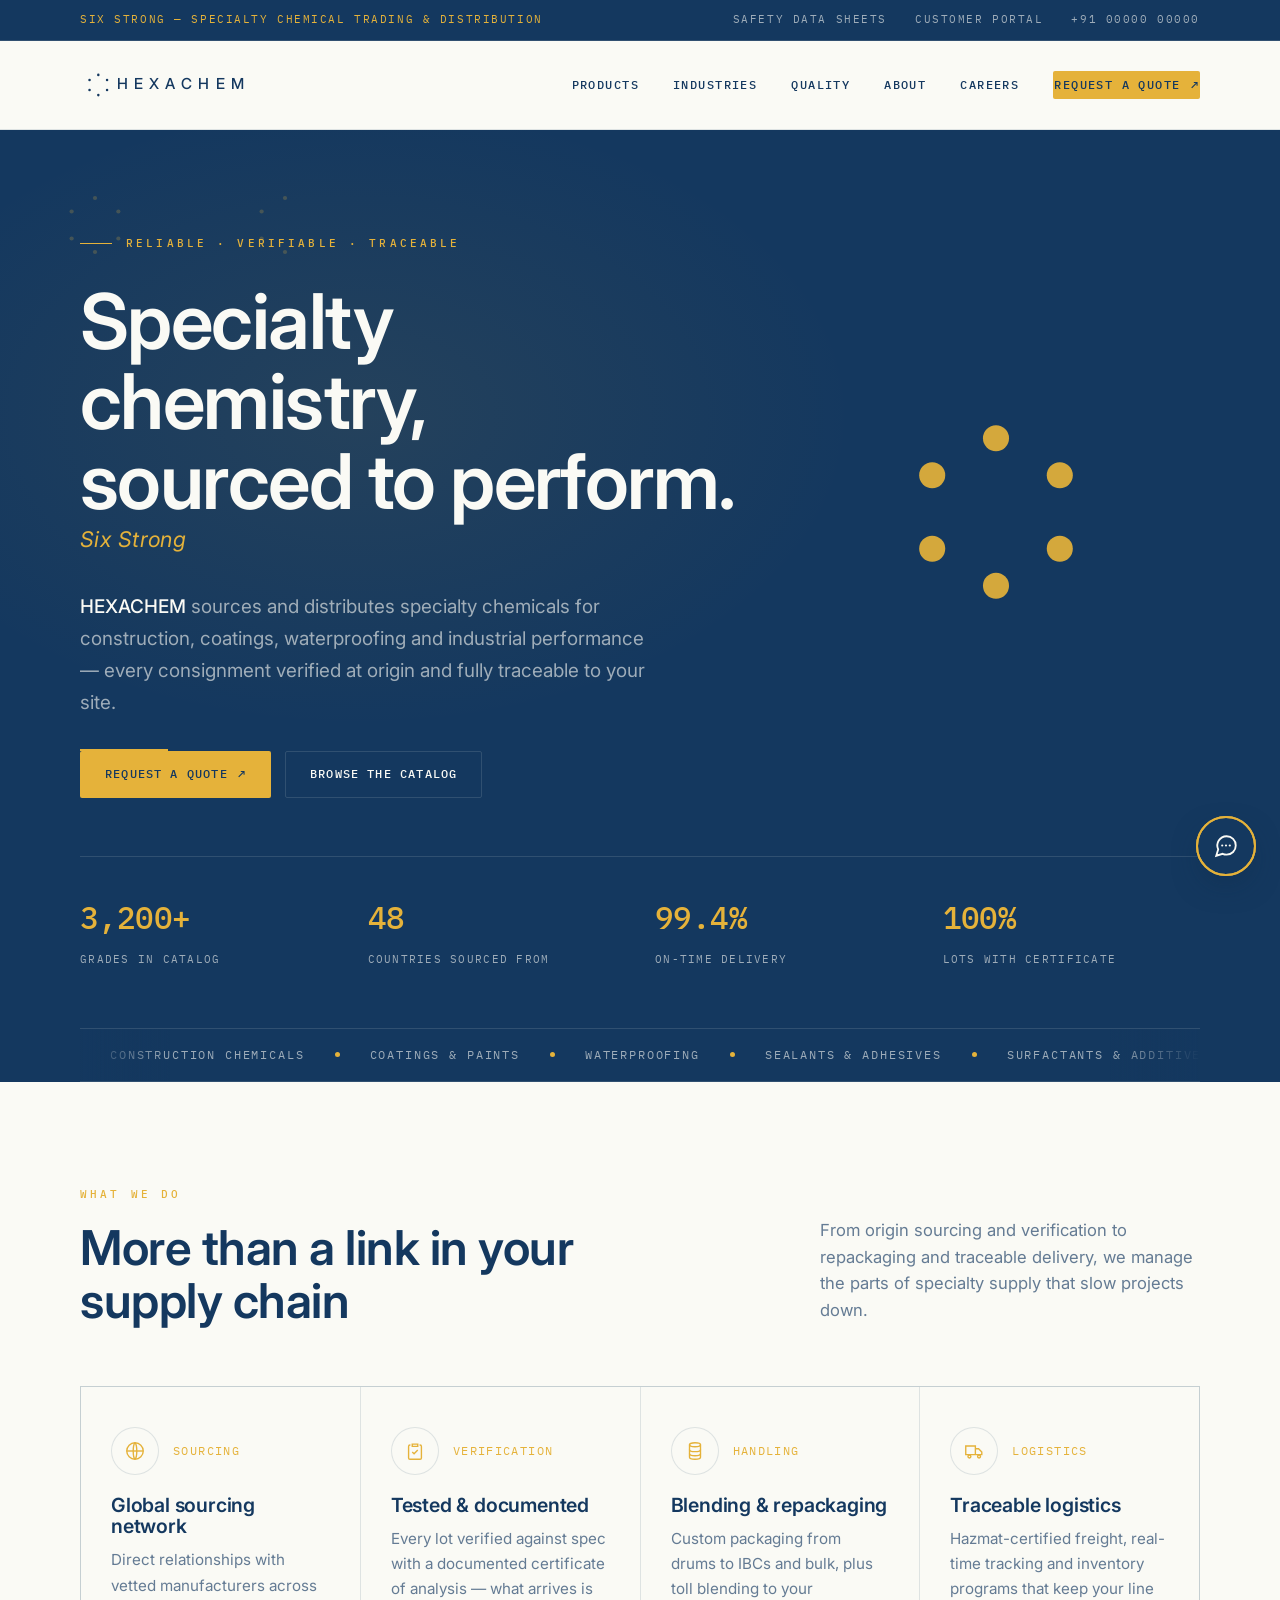
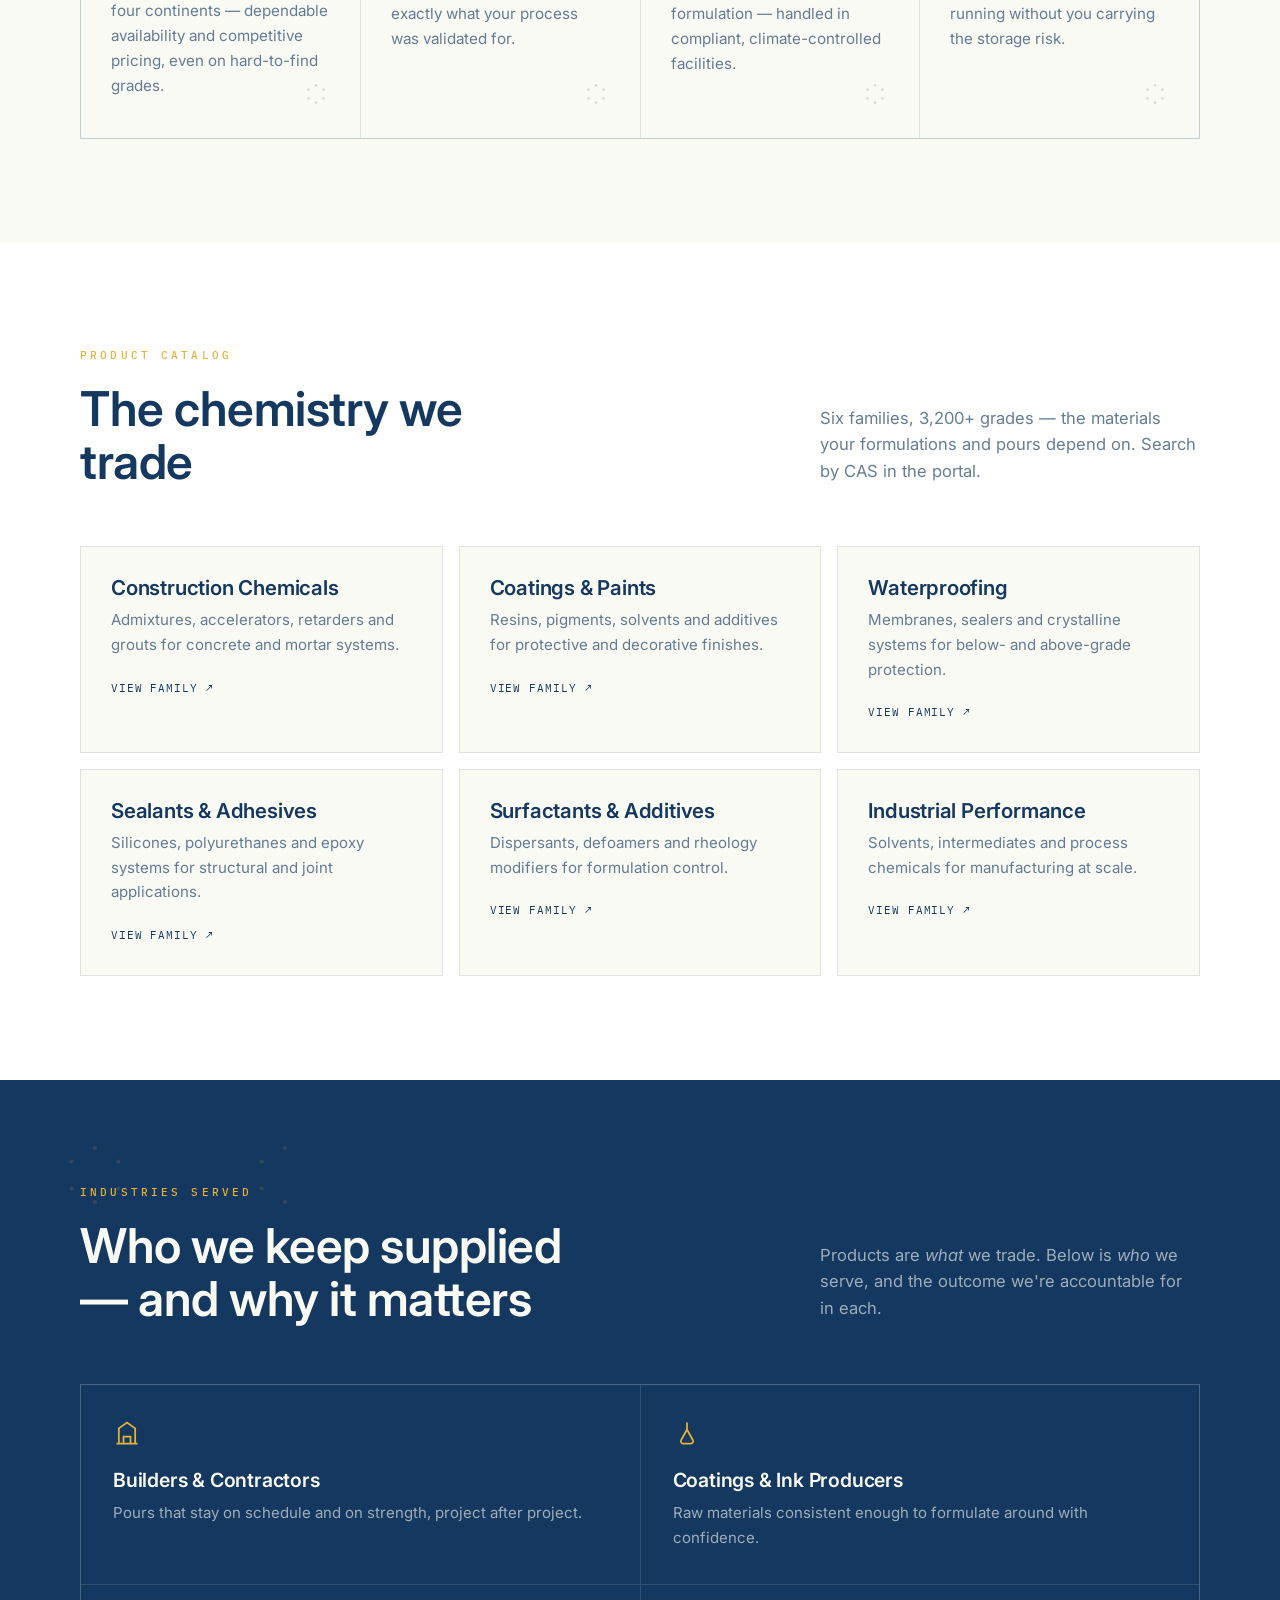
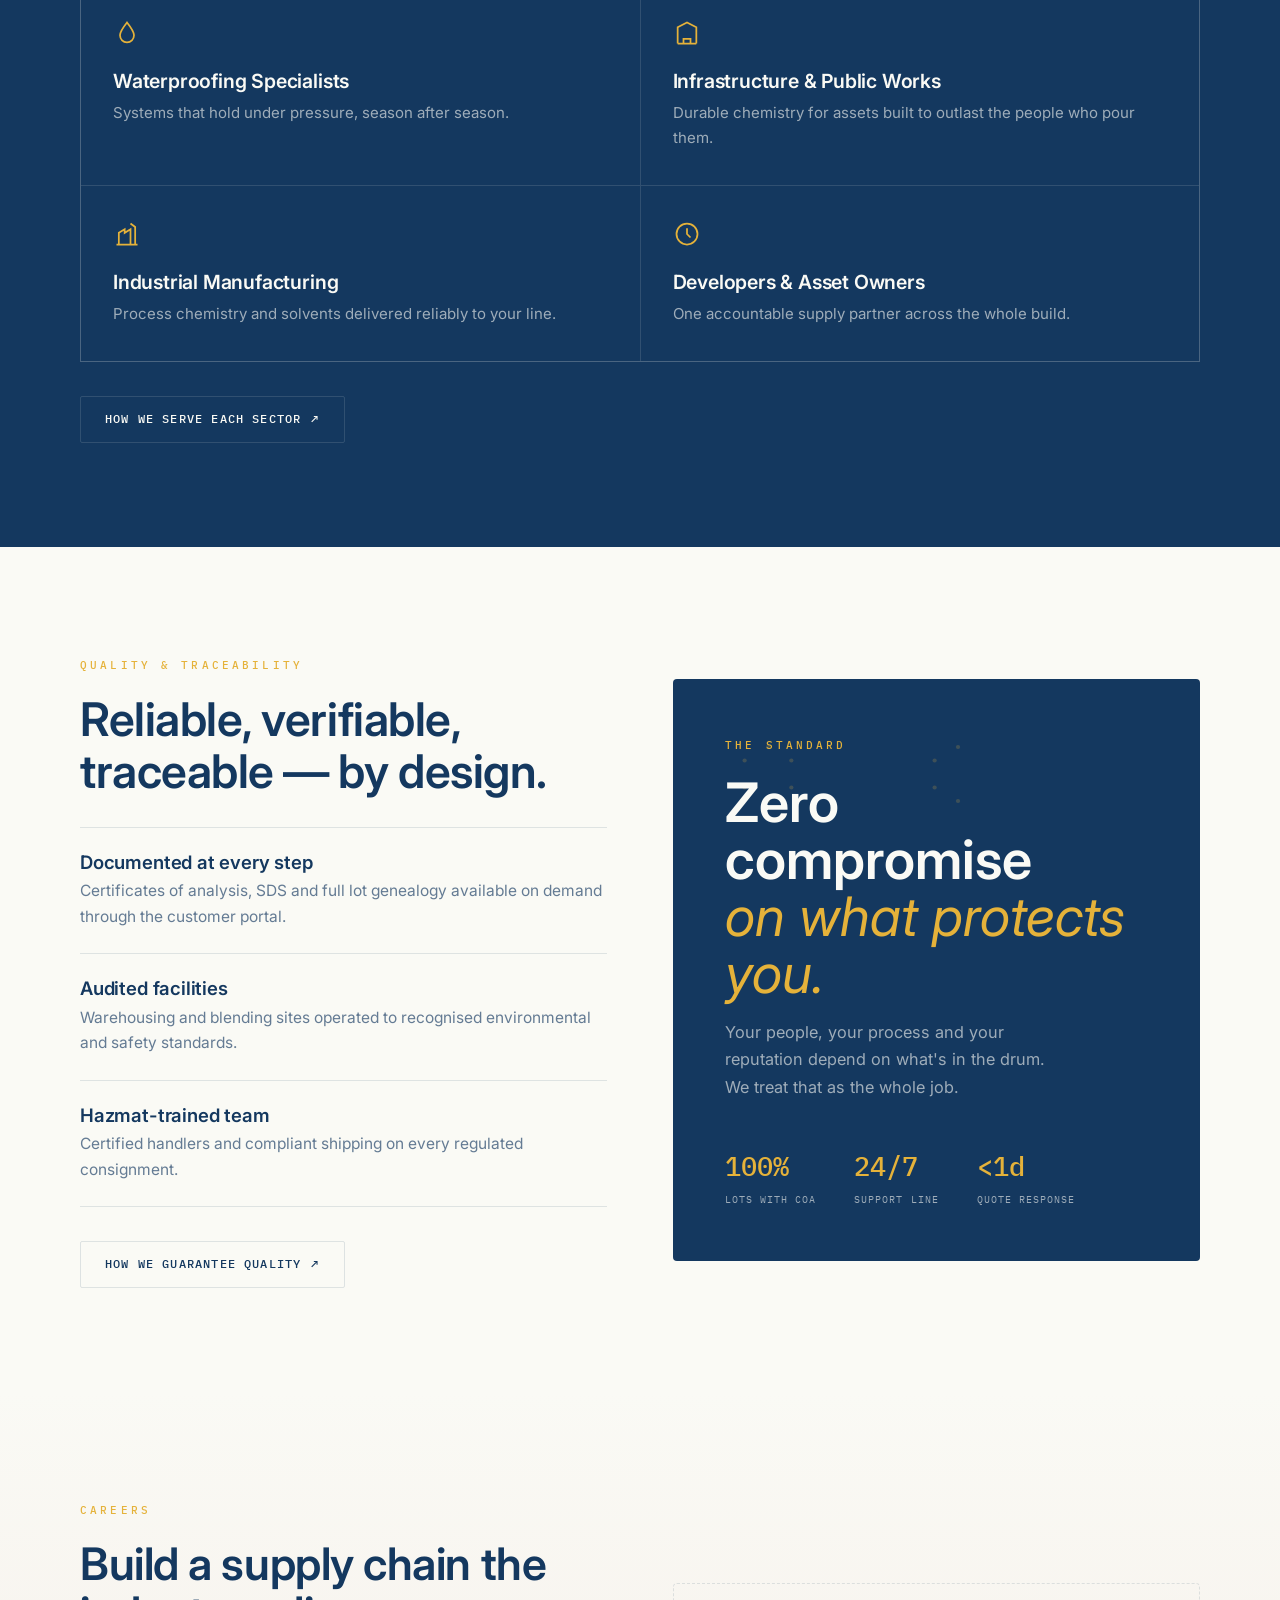
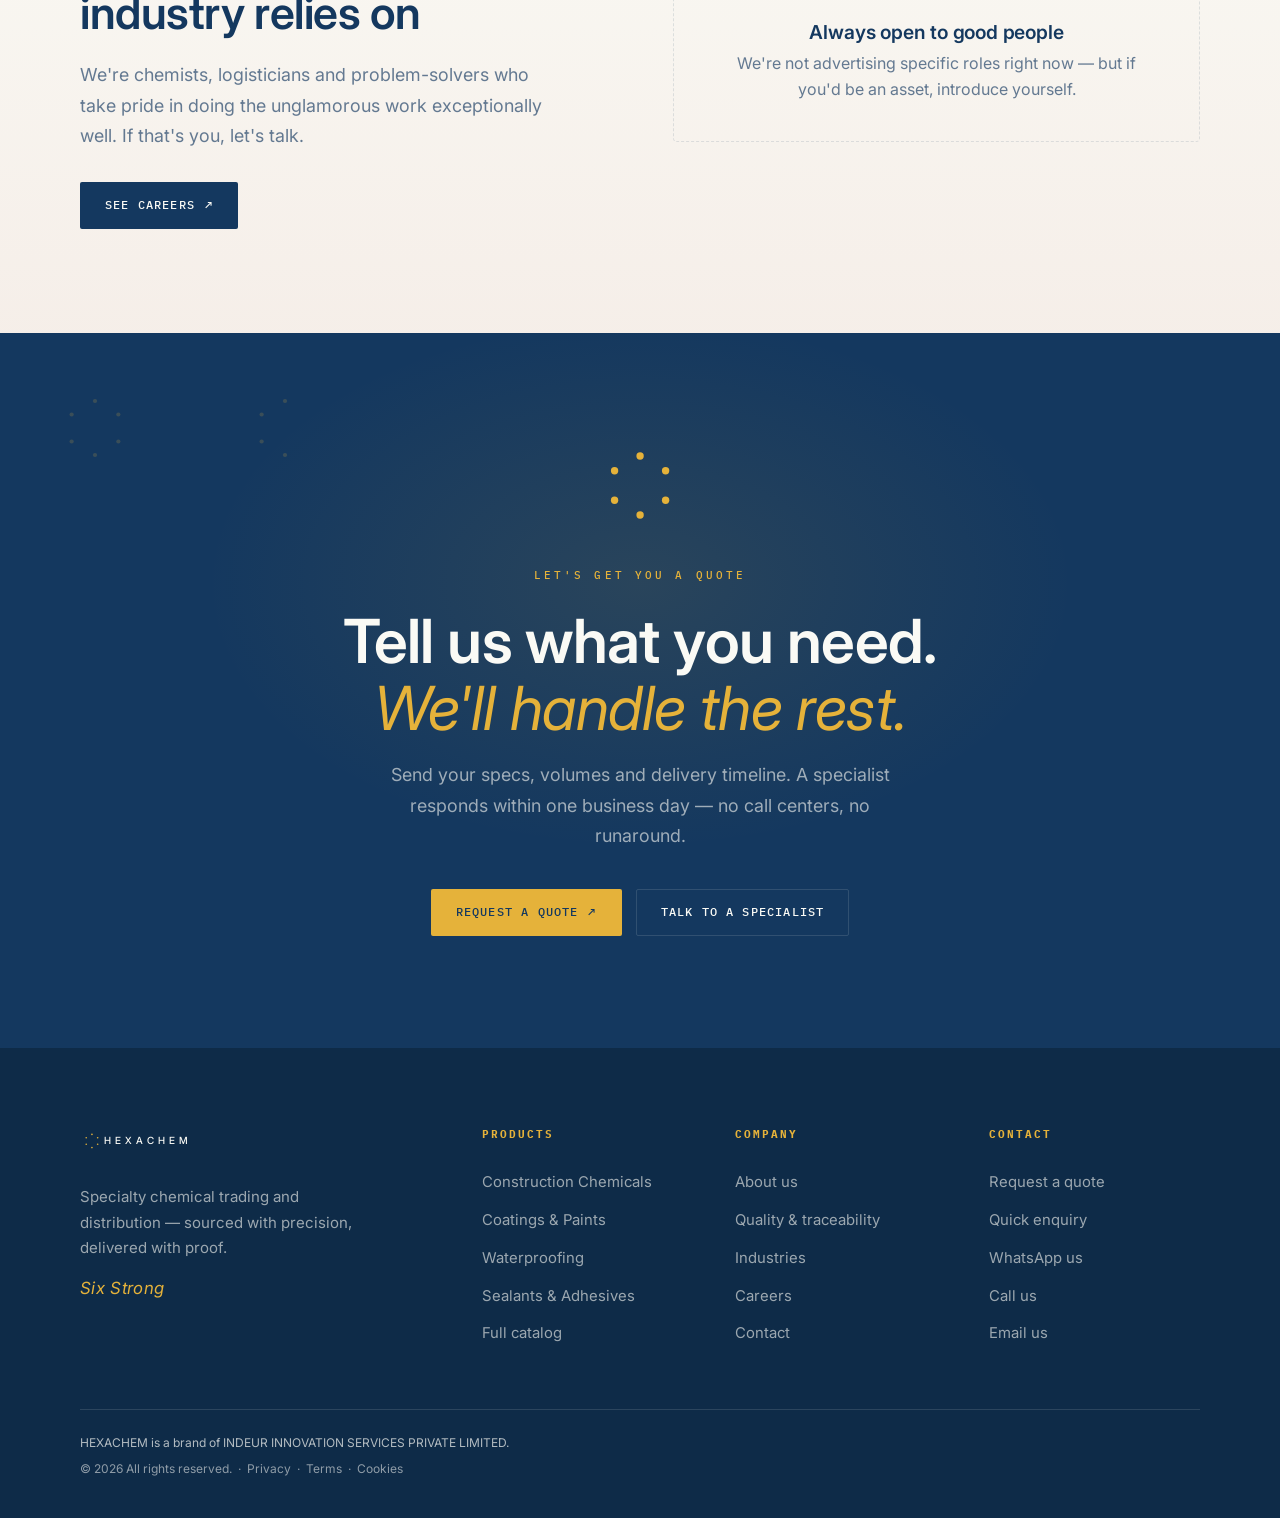
==== index.html @ 93a92f36 "Add files via upload" ====
<!DOCTYPE html>
<html lang="en"><head><meta charset="UTF-8"><meta name="viewport" content="width=device-width, initial-scale=1.0">
<title>HEXACHEM — Specialty Chemical Trading & Distribution</title>
<meta property="og:site_name" content="HEXACHEM">
<meta name="theme-color" content="#14385F">
<link rel="icon" type="image/svg+xml" href="favicon.svg">
<link rel="preconnect" href="https://fonts.googleapis.com"><link rel="preconnect" href="https://fonts.gstatic.com" crossorigin>
<link href="https://fonts.googleapis.com/css2?family=Inter:ital,wght@0,300;0,400;0,500;0,600;0,700;1,400;1,500&family=IBM+Plex+Mono:wght@400;500&display=swap" rel="stylesheet">
<style>
  :root{
    --navy:#14385F; --navy-deep:#0E2B48; --navy-mid:#1B466F;
    --pearl:#FAFAF5; --pearl-2:#F1F0E8;
    --gold:#E5B23A; --cobalt:#2563EB; --rose:#E5C5BC;
    --ink:#14385F; --ink-65:rgba(20,56,95,.65); --ink-45:rgba(20,56,95,.45);
    --line:rgba(20,56,95,.12);
    --pearl-60:rgba(250,250,245,.6); --pearl-38:rgba(250,250,245,.38); --line-d:rgba(250,250,245,.12);
    --sans:'Inter',sans-serif; --mono:'IBM Plex Mono',monospace;
  }
  *{margin:0;padding:0;box-sizing:border-box}
  html{scroll-behavior:smooth}
  body{font-family:var(--sans);background:var(--pearl);color:var(--ink);line-height:1.6;font-weight:400;-webkit-font-smoothing:antialiased;overflow-x:hidden}
  ::selection{background:var(--gold);color:var(--navy)}
  a{color:inherit;text-decoration:none}
  .wrap{max-width:1200px;margin:0 auto;padding:0 40px}
  h1,h2,h3,h4{font-weight:600;line-height:1.1;letter-spacing:-.01em}
  .label{font-family:var(--mono);font-size:.7rem;font-weight:500;letter-spacing:.28em;text-transform:uppercase}
  .six-strong{font-style:italic;font-weight:400;color:var(--gold);letter-spacing:.02em}
  .field{position:absolute;inset:0;z-index:0;pointer-events:none}
  .gdot{width:5px;height:5px;border-radius:50%;background:var(--gold);display:inline-block}

  .note{background:var(--navy-deep);color:var(--pearl-60);font-family:var(--mono);font-size:.66rem;letter-spacing:.14em;text-transform:uppercase;text-align:center;padding:8px 16px}
  .note b{color:var(--gold);font-weight:500}

  .topbar{background:var(--navy);border-bottom:1px solid var(--line-d)}
  .topbar .wrap{display:flex;justify-content:space-between;align-items:center;height:40px;font-family:var(--mono);font-size:.7rem;letter-spacing:.14em;text-transform:uppercase;color:var(--pearl-60)}
  .topbar .tag{color:var(--gold)}
  .topbar .links{display:flex;gap:28px}
  .topbar a:hover{color:var(--gold)}
  @media(max-width:760px){.topbar .links{display:none}}

  nav{position:sticky;top:0;z-index:60;background:rgba(250,250,245,.9);backdrop-filter:blur(16px);border-bottom:1px solid var(--line)}
  nav .wrap{display:flex;align-items:center;justify-content:space-between;height:88px}
  .lockup{height:46px;width:auto;display:block}
  .navlinks{display:flex;gap:34px;align-items:center}
  .navlinks a{font-family:var(--mono);font-size:.74rem;letter-spacing:.12em;text-transform:uppercase;font-weight:500;color:var(--navy);position:relative;padding:4px 0}
  .navlinks a:not(.btn)::after{content:"";position:absolute;left:0;bottom:-3px;width:0;height:2px;background:var(--gold);transition:width .3s ease}
  .navlinks a:not(.btn):hover::after,.navlinks a.active::after{width:100%}
  .btn{font-family:var(--mono);font-size:.74rem;font-weight:500;letter-spacing:.1em;text-transform:uppercase;padding:13px 24px;border:1px solid transparent;cursor:pointer;display:inline-flex;align-items:center;gap:10px;transition:.25s ease;border-radius:2px}
  .btn .arr{transition:transform .25s ease}
  .btn:hover .arr{transform:translate(3px,-3px)}
  .btn-gold{background:var(--gold);color:var(--navy);font-weight:500}
  .btn-gold:hover{background:#d6a32c;transform:translateY(-2px)}
  .btn-navy{background:var(--navy);color:var(--pearl)}
  .btn-navy:hover{background:var(--navy-mid);transform:translateY(-2px)}
  .btn-line{background:transparent;border-color:var(--line-d);color:var(--pearl)}
  .btn-line:hover{border-color:var(--gold);color:var(--gold)}
  .btn-line-d{background:transparent;border-color:var(--line);color:var(--navy)}
  .btn-line-d:hover{border-color:var(--gold)}
  .burger{display:none;flex-direction:column;gap:5px;background:none;border:none;cursor:pointer}
  .burger span{width:26px;height:2px;background:var(--navy)}
  @media(max-width:1040px){
    .navlinks{position:fixed;inset:88px 0 auto 0;background:var(--pearl);flex-direction:column;padding:30px 40px;gap:22px;border-bottom:1px solid var(--line);align-items:flex-start;transform:translateY(-170%);transition:transform .35s ease}
    .navlinks.open{transform:translateY(0)}
    .navlinks .btn{align-self:stretch;justify-content:center}
    .burger{display:flex}
  }

  .up{opacity:0;transform:translateY(24px);animation:up .9s cubic-bezier(.2,.8,.2,1) forwards}
  @keyframes up{to{opacity:1;transform:none}}
  .d1{animation-delay:.05s}.d2{animation-delay:.16s}.d3{animation-delay:.27s}.d4{animation-delay:.38s}.d5{animation-delay:.49s}.d6{animation-delay:.6s}
  .reveal{opacity:0;transform:translateY(30px);transition:opacity .8s ease,transform .8s cubic-bezier(.2,.8,.2,1)}
  .reveal.in{opacity:1;transform:none}

  /* ---- home hero ---- */
  .hero{position:relative;background:var(--navy);color:var(--pearl);overflow:hidden;padding:96px 0 0}
  .hero::after{content:"";position:absolute;inset:0;background:radial-gradient(ellipse 65% 55% at 28% 30%,rgba(229,178,58,.08),transparent 60%);z-index:1}
  .hero .wrap{position:relative;z-index:2}
  .hero-grid{display:grid;grid-template-columns:1.5fr 1fr;gap:60px;align-items:end}
  .eyebrow{color:var(--gold);display:inline-flex;align-items:center;gap:14px;margin-bottom:30px}
  .eyebrow::before{content:"";width:32px;height:1px;background:var(--gold)}
  h1.hero-title{font-size:clamp(2.7rem,6vw,5.1rem);font-weight:600;line-height:1.04;letter-spacing:-.02em}
  .hero .lead{font-size:1.18rem;color:var(--pearl-60);max-width:48ch;margin:28px 0;line-height:1.7}
  .hero .lead b{color:var(--pearl);font-weight:500}
  .hero-tag{margin:0 0 34px;font-size:1.35rem}
  .hero-cta{display:flex;gap:14px;flex-wrap:wrap}
  .hero-side{border-left:1px solid var(--line-d);padding-left:34px}
  .hero-side .label{color:var(--pearl-38);display:block;margin-bottom:14px}
  .spec{padding:18px 0;border-bottom:1px solid var(--line-d);display:flex;justify-content:space-between;align-items:baseline;gap:14px}
  .spec:last-child{border-bottom:none}
  .spec .v{font-family:var(--mono);font-weight:500;font-size:2rem;color:var(--gold);letter-spacing:-.02em}
  .spec .k{font-family:var(--mono);font-size:.66rem;letter-spacing:.1em;text-transform:uppercase;color:var(--pearl-60);text-align:right;line-height:1.5}
  .hero-strip{margin-top:74px;border-top:1px solid var(--line-d);display:flex;flex-wrap:wrap;font-family:var(--mono);font-size:.68rem;letter-spacing:.14em;text-transform:uppercase;color:var(--pearl-60)}
  .hero-strip span{padding:18px 34px 18px 0;display:flex;align-items:center;gap:11px}
  @media(max-width:860px){.hero-grid{grid-template-columns:1fr;gap:42px}.hero-side{border-left:none;border-top:1px solid var(--line-d);padding:30px 0 0}}

  /* ---- inner page hero ---- */
  .phero{background:var(--navy);color:var(--pearl);position:relative;overflow:hidden;padding:64px 0 76px}
  .phero::after{content:"";position:absolute;inset:0;background:radial-gradient(ellipse 60% 60% at 75% 20%,rgba(229,178,58,.08),transparent 60%);z-index:1}
  .phero .wrap{position:relative;z-index:2}
  .crumb{font-family:var(--mono);font-size:.68rem;letter-spacing:.14em;text-transform:uppercase;color:var(--pearl-38);margin-bottom:26px}
  .crumb a:hover{color:var(--gold)}
  .crumb .sep{margin:0 10px;color:var(--gold)}
  .phero h1{font-size:clamp(2.3rem,5vw,3.9rem);font-weight:600;max-width:18ch}
  .phero .psub{color:var(--pearl-60);font-size:1.16rem;max-width:54ch;margin-top:22px;line-height:1.7}
  .phero .eyebrow{margin-bottom:24px}

  .trust{background:var(--pearl-2);border-bottom:1px solid var(--line)}
  .trust .wrap{display:flex;align-items:center;justify-content:space-between;gap:28px;flex-wrap:wrap;padding:26px 40px}
  .trust .label{color:var(--ink-45)}
  .trust .certs{display:flex;gap:12px;flex-wrap:wrap}
  .cert{font-family:var(--mono);font-size:.72rem;letter-spacing:.06em;color:var(--navy);display:flex;align-items:center;gap:9px;padding:8px 16px;border:1px solid var(--line);border-radius:2px}

  .sec{padding:104px 0;position:relative}
  .sec.tight{padding:80px 0}
  .sec-head{display:flex;justify-content:space-between;align-items:flex-end;gap:44px;margin-bottom:58px;flex-wrap:wrap}
  .sec-head .label{color:var(--gold);margin-bottom:18px;display:block}
  .sec-head h2{font-size:clamp(1.9rem,3.8vw,3rem);max-width:16ch;font-weight:600}
  .sec-head .sh-r{color:var(--ink-65);max-width:38ch;font-size:1.04rem;padding-bottom:4px}

  .cap-grid{display:grid;grid-template-columns:repeat(2,1fr);gap:1px;background:var(--line);border:1px solid var(--line)}
  .cap{background:var(--pearl);padding:44px;position:relative;transition:background .3s ease;overflow:hidden}
  .cap:hover{background:var(--pearl-2)}
  .cap .cnum{font-family:var(--mono);font-size:.72rem;letter-spacing:.12em;color:var(--cobalt)}
  .cap h3{font-size:1.45rem;margin:20px 0 12px;font-weight:600}
  .cap p{color:var(--ink-65);font-size:1.02rem;line-height:1.7}
  .cap .const{position:absolute;right:30px;top:38px;width:46px;height:52px;opacity:.16;transition:.4s ease}
  .cap:hover .const{opacity:.34;transform:translateY(-3px)}
  @media(max-width:740px){.cap-grid{grid-template-columns:1fr}}

  .catalog{background:#fff}
  .cat-grid{display:grid;grid-template-columns:repeat(3,1fr);gap:16px}
  .pcard{border:1px solid var(--line);padding:30px;background:var(--pearl);transition:.3s ease;cursor:pointer}
  .pcard:hover{transform:translateY(-5px);border-color:var(--gold);box-shadow:0 20px 44px -24px rgba(20,56,95,.45)}
  .pcard .code{font-family:var(--mono);font-size:.66rem;letter-spacing:.1em;color:var(--cobalt);display:block;margin-bottom:20px}
  .pcard h3{font-size:1.28rem;margin-bottom:8px;font-weight:600}
  .pcard p{font-size:.94rem;color:var(--ink-65);margin-bottom:22px;line-height:1.65}
  .pcard .tags{display:flex;flex-wrap:wrap;gap:7px;margin-bottom:22px}
  .pcard .tag{font-family:var(--mono);font-size:.62rem;letter-spacing:.06em;color:var(--ink-65);border:1px solid var(--line);padding:4px 9px;border-radius:2px}
  .pcard .more{font-family:var(--mono);font-size:.7rem;letter-spacing:.08em;text-transform:uppercase;color:var(--navy);display:flex;align-items:center;gap:8px}
  .pcard:hover .more{color:var(--gold)}
  .pcard .more .arr{transition:transform .25s ease}
  .pcard:hover .more .arr{transform:translate(3px,-3px)}
  @media(max-width:860px){.cat-grid{grid-template-columns:repeat(2,1fr)}}
  @media(max-width:540px){.cat-grid{grid-template-columns:1fr}}

  .chips{display:flex;flex-wrap:wrap;gap:10px;margin-bottom:44px}
  .chip{font-family:var(--mono);font-size:.7rem;letter-spacing:.08em;text-transform:uppercase;padding:10px 18px;border:1px solid var(--line);border-radius:2px;cursor:pointer;transition:.2s ease;color:var(--navy)}
  .chip:hover{border-color:var(--gold)}
  .chip.on{background:var(--navy);color:var(--pearl);border-color:var(--navy)}

  .ind{background:var(--navy);color:var(--pearl);position:relative;overflow:hidden}
  .ind .sec-head h2{color:var(--pearl)}
  .ind .sec-head .sh-r{color:var(--pearl-60)}
  .ind-grid{display:grid;grid-template-columns:repeat(3,1fr);gap:1px;background:var(--line-d);border:1px solid var(--line-d);position:relative;z-index:2}
  .icell{background:var(--navy);padding:36px 32px;transition:background .3s ease;min-height:172px;display:flex;flex-direction:column;justify-content:flex-end;gap:10px}
  .icell:hover{background:var(--navy-deep)}
  .icell .ic{width:30px;height:30px;color:var(--gold);margin-bottom:6px}
  .icell h3{font-size:1.18rem;font-weight:600}
  .icell p{font-size:.88rem;color:var(--pearl-60);line-height:1.6}
  @media(max-width:740px){.ind-grid{grid-template-columns:repeat(2,1fr)}}
  @media(max-width:460px){.ind-grid{grid-template-columns:1fr}}

  /* industries detailed (light) */
  .indrow{display:grid;grid-template-columns:repeat(2,1fr);gap:1px;background:var(--line);border:1px solid var(--line)}
  .indcard{background:var(--pearl);padding:42px;transition:background .3s ease}
  .indcard:hover{background:var(--pearl-2)}
  .indcard .ic{width:34px;height:34px;color:var(--gold);margin-bottom:18px}
  .indcard h3{font-size:1.5rem;margin-bottom:12px;font-weight:600}
  .indcard p{color:var(--ink-65);font-size:1rem;line-height:1.7;margin-bottom:18px}
  .indcard .sup{font-family:var(--mono);font-size:.68rem;letter-spacing:.06em;color:var(--cobalt);text-transform:uppercase;line-height:2}
  @media(max-width:740px){.indrow{grid-template-columns:1fr}}

  .split{display:grid;grid-template-columns:1fr 1fr;gap:66px;align-items:center}
  .q-list{margin-top:30px}
  .q-item{display:flex;gap:20px;padding:24px 0;border-top:1px solid var(--line)}
  .q-item:last-child{border-bottom:1px solid var(--line)}
  .q-item .qn{font-family:var(--mono);color:var(--cobalt);font-size:.74rem;letter-spacing:.08em;padding-top:5px}
  .q-item h4{font-size:1.16rem;margin-bottom:6px;font-weight:600}
  .q-item p{color:var(--ink-65);font-size:.97rem;line-height:1.65}
  .q-visual{background:var(--navy);border-radius:4px;padding:52px;position:relative;overflow:hidden;color:var(--pearl)}
  .q-visual .vlabel{color:var(--gold)}
  .q-visual .big{font-weight:600;font-size:clamp(2.4rem,5vw,3.4rem);line-height:1.05;margin-top:18px}
  .q-visual .big em{font-style:italic;font-weight:400;color:var(--gold)}
  .q-visual .sub{color:var(--pearl-60);margin-top:16px;font-size:1.02rem;max-width:32ch;line-height:1.7}
  .q-visual .mini{display:flex;gap:38px;margin-top:42px;flex-wrap:wrap;position:relative;z-index:2}
  .q-visual .mini .n{font-family:var(--mono);font-weight:500;font-size:1.7rem;color:var(--gold)}
  .q-visual .mini .l{font-family:var(--mono);font-size:.64rem;letter-spacing:.1em;text-transform:uppercase;color:var(--pearl-60);margin-top:5px}
  @media(max-width:860px){.split{grid-template-columns:1fr;gap:46px}}

  /* process steps */
  .proc{display:grid;grid-template-columns:repeat(4,1fr);gap:1px;background:var(--line);border:1px solid var(--line)}
  .pstep{background:var(--pearl);padding:38px 30px;position:relative}
  .pstep .pn{font-family:var(--mono);font-size:.72rem;letter-spacing:.12em;color:var(--cobalt);margin-bottom:18px}
  .pstep .pmark{margin:0 0 16px}
  .pstep h4{font-size:1.18rem;margin-bottom:10px;font-weight:600}
  .pstep p{color:var(--ink-65);font-size:.93rem;line-height:1.65}
  @media(max-width:860px){.proc{grid-template-columns:repeat(2,1fr)}}
  @media(max-width:460px){.proc{grid-template-columns:1fr}}

  /* values grid */
  .values{display:grid;grid-template-columns:repeat(3,1fr);gap:1px;background:var(--line);border:1px solid var(--line)}
  .val{background:var(--pearl);padding:40px}
  .val .vk{font-family:var(--mono);font-size:.72rem;letter-spacing:.12em;color:var(--gold);margin-bottom:16px}
  .val h3{font-size:1.32rem;margin-bottom:10px;font-weight:600}
  .val p{color:var(--ink-65);font-size:.97rem;line-height:1.7}
  @media(max-width:860px){.values{grid-template-columns:1fr}}

  /* stat band */
  .statband{background:var(--navy);color:var(--pearl);position:relative;overflow:hidden}
  .statband .wrap{position:relative;z-index:2;display:grid;grid-template-columns:repeat(4,1fr);gap:40px;padding:72px 40px}
  .statband .st .n{font-family:var(--mono);font-weight:500;font-size:2.6rem;color:var(--gold);letter-spacing:-.02em}
  .statband .st .l{font-family:var(--mono);font-size:.7rem;letter-spacing:.1em;text-transform:uppercase;color:var(--pearl-60);margin-top:8px}
  @media(max-width:740px){.statband .wrap{grid-template-columns:repeat(2,1fr);gap:34px}}

  /* careers */
  .careers{background:linear-gradient(180deg,var(--pearl) 0%,rgba(229,197,188,.22) 100%)}
  .careers h2{font-size:clamp(1.9rem,3.8vw,2.8rem);font-weight:600}
  .careers .big{font-size:1.12rem;color:var(--ink-65);margin:22px 0 30px;max-width:42ch;line-height:1.7}
  .roles{display:flex;flex-direction:column;gap:1px;background:var(--line);border:1px solid var(--line)}
  .role{background:var(--pearl);padding:24px 28px;display:flex;justify-content:space-between;align-items:center;gap:16px;transition:.25s ease;cursor:pointer}
  .role:hover{background:#fff;padding-left:34px}
  .role .rt{font-size:1.08rem;font-weight:600}
  .role .rl{font-family:var(--mono);font-size:.7rem;letter-spacing:.08em;text-transform:uppercase;color:var(--ink-45);margin-top:3px}
  .role .arr{color:var(--gold);font-size:1.1rem}

  .cta{background:var(--navy);color:var(--pearl);position:relative;overflow:hidden}
  .cta::after{content:"";position:absolute;inset:0;background:radial-gradient(ellipse 55% 60% at 50% 35%,rgba(229,178,58,.1),transparent 62%);z-index:1}
  .cta .wrap{position:relative;z-index:2;text-align:center;padding:112px 40px}
  .cta .label{color:var(--gold)}
  .cta h2{font-size:clamp(2.1rem,5vw,3.8rem);margin:22px auto 18px;max-width:18ch;font-weight:600}
  .cta h2 em{font-style:italic;font-weight:400;color:var(--gold)}
  .cta p{color:var(--pearl-60);font-size:1.12rem;max-width:48ch;margin:0 auto 38px;line-height:1.7}
  .cta-row{display:flex;gap:14px;justify-content:center;flex-wrap:wrap}

  /* forms */
  .form-grid{display:grid;grid-template-columns:1.3fr .9fr;gap:60px;align-items:start}
  .qform{display:grid;grid-template-columns:1fr 1fr;gap:22px}
  .qform .full{grid-column:1/-1}
  .fld label{display:block;font-family:var(--mono);font-size:.66rem;letter-spacing:.12em;text-transform:uppercase;color:var(--ink-65);margin-bottom:9px}
  .fld input,.fld select,.fld textarea{width:100%;background:var(--pearl);border:1px solid var(--line);border-radius:2px;padding:13px 15px;font-family:var(--sans);font-size:.97rem;color:var(--navy);transition:.2s ease}
  .fld textarea{min-height:120px;resize:vertical}
  .fld input:focus,.fld select:focus,.fld textarea:focus{outline:none;border-color:var(--gold);background:#fff}
  .fld input::placeholder,.fld textarea::placeholder{color:var(--ink-45)}
  .form-note{font-family:var(--mono);font-size:.66rem;letter-spacing:.04em;color:var(--ink-45);margin-top:18px;line-height:1.7}
  .infoblock{background:var(--navy);color:var(--pearl);border-radius:4px;padding:42px;position:relative;overflow:hidden}
  .infoblock .ib{position:relative;z-index:2}
  .infoblock h3{color:var(--pearl);font-size:1.3rem;margin-bottom:6px;font-weight:600}
  .infoblock .ig{margin-top:28px}
  .infoblock .ig .k{font-family:var(--mono);font-size:.64rem;letter-spacing:.12em;text-transform:uppercase;color:var(--gold);margin-bottom:5px}
  .infoblock .ig .v{color:var(--pearl);font-size:1rem;margin-bottom:22px;line-height:1.6}
  .infoblock .ig .v a:hover{color:var(--gold)}
  @media(max-width:860px){.form-grid{grid-template-columns:1fr;gap:42px}.qform{grid-template-columns:1fr}}

  /* offices */
  .offices{display:grid;grid-template-columns:repeat(3,1fr);gap:1px;background:var(--line);border:1px solid var(--line)}
  .office{background:var(--pearl);padding:34px}
  .office .oc{font-family:var(--mono);font-size:.66rem;letter-spacing:.12em;text-transform:uppercase;color:var(--gold);margin-bottom:14px}
  .office h4{font-size:1.18rem;margin-bottom:10px;font-weight:600}
  .office p{color:var(--ink-65);font-size:.93rem;line-height:1.7}
  @media(max-width:740px){.offices{grid-template-columns:1fr}}

  /* prose */
  .prose{max-width:62ch}
  .prose p{color:var(--ink-65);font-size:1.08rem;line-height:1.8;margin-bottom:22px}
  .prose p b{color:var(--navy);font-weight:600}

  footer{background:var(--navy-deep);color:var(--pearl-60);padding:78px 0 32px}
  .foot-grid{display:grid;grid-template-columns:1.7fr 1fr 1fr 1fr;gap:42px;margin-bottom:56px}
  .foot-brand .flock{height:30px;margin-bottom:20px}
  .foot-brand p{font-size:.94rem;max-width:32ch;line-height:1.7}
  .foot-brand .ss{margin-top:14px;font-size:1.05rem}
  .fcol h5{font-family:var(--mono);font-size:.7rem;letter-spacing:.18em;text-transform:uppercase;color:var(--gold);margin-bottom:20px}
  .fcol a{display:block;padding:7px 0;font-size:.93rem;color:var(--pearl-60);transition:color .2s}
  .fcol a:hover{color:var(--pearl)}
  .foot-bot{border-top:1px solid var(--line-d);padding-top:26px;display:flex;justify-content:space-between;gap:18px;flex-wrap:wrap;font-family:var(--mono);font-size:.66rem;letter-spacing:.12em;text-transform:uppercase;color:var(--pearl-38)}
  @media(max-width:860px){.foot-grid{grid-template-columns:1fr 1fr;gap:36px}}
  @media(max-width:460px){.foot-grid{grid-template-columns:1fr}}

  /* ===== live contact: floating button + menu ===== */
  .fab-wrap{position:fixed;right:24px;bottom:24px;z-index:200;display:flex;flex-direction:column;align-items:flex-end;gap:14px}
  .fab-menu{display:flex;flex-direction:column;align-items:flex-end;gap:12px;opacity:0;transform:translateY(14px) scale(.96);pointer-events:none;transition:.28s cubic-bezier(.2,.8,.2,1)}
  .fab-wrap.open .fab-menu{opacity:1;transform:none;pointer-events:auto}
  .fab-item{display:flex;align-items:center;gap:12px}
  .fab-item .lbl{background:var(--navy);color:var(--pearl);font-family:var(--mono);font-size:.64rem;letter-spacing:.1em;text-transform:uppercase;padding:8px 12px;border-radius:3px;box-shadow:0 6px 20px -8px rgba(14,43,72,.5);white-space:nowrap}
  .fab-item .ico{width:46px;height:46px;border-radius:50%;display:grid;place-items:center;background:var(--pearl);border:1px solid var(--line);box-shadow:0 8px 22px -8px rgba(14,43,72,.45);transition:.2s ease;flex-shrink:0;color:var(--navy)}
  .fab-item:hover .ico{border-color:var(--gold);transform:translateY(-2px)}
  .fab-item.wa .ico{background:var(--navy);color:var(--pearl);border-color:var(--gold)}
  .fab-item .ico svg{width:22px;height:22px}
  .fab{position:relative;width:60px;height:60px;border-radius:50%;border:2px solid var(--gold);background:var(--navy);color:var(--pearl);display:grid;place-items:center;cursor:pointer;box-shadow:0 12px 30px -8px rgba(14,43,72,.55);transition:.25s ease}
  .fab:hover{transform:translateY(-2px)}
  .fab svg{width:26px;height:26px}
  .fab-pulse{position:absolute;inset:-2px;border-radius:50%;border:2px solid var(--gold);animation:pulse 2.6s ease-out infinite;pointer-events:none}
  @keyframes pulse{0%{transform:scale(1);opacity:.55}100%{transform:scale(1.65);opacity:0}}
  @media(max-width:600px){.fab-wrap{right:16px;bottom:16px}}

  /* ===== modal ===== */
  .moverlay{position:fixed;inset:0;z-index:210;background:rgba(14,43,72,.55);backdrop-filter:blur(4px);display:none;align-items:center;justify-content:center;padding:24px}
  .moverlay.open{display:flex}
  .modal{background:var(--pearl);border-radius:6px;max-width:470px;width:100%;padding:40px;position:relative;box-shadow:0 30px 80px -20px rgba(14,43,72,.6);animation:up .4s ease}
  .modal .mclose{position:absolute;top:16px;right:18px;background:none;border:none;cursor:pointer;color:var(--ink-45);font-size:1.5rem;line-height:1}
  .modal .mclose:hover{color:var(--navy)}
  .modal .label{color:var(--gold);display:block;margin-bottom:14px}
  .modal h3{font-size:1.5rem;font-weight:600;margin-bottom:6px}
  .modal .msub{color:var(--ink-65);font-size:.95rem;margin-bottom:24px;line-height:1.6}
  .modal .fld{margin-bottom:15px}
  .send-row{display:flex;gap:12px;flex-wrap:wrap;margin-top:6px}
  .send-row .btn{flex:1;justify-content:center;min-width:150px}
  .btn-wa{background:var(--navy);color:var(--pearl);border:1px solid var(--gold)}
  .btn-wa:hover{background:var(--navy-mid);transform:translateY(-2px)}
  .alt-send{font-family:var(--mono);font-size:.66rem;letter-spacing:.04em;color:var(--ink-45);margin-top:16px;text-align:center}
  .alt-send a{color:var(--cobalt);border-bottom:1px solid var(--line)}
  .alt-send a:hover{color:var(--gold)}

  /* ===== utility ===== */
  [hidden]{display:none !important}

  /* ===== industries: editorial sector rows (distinct from product cards) ===== */
  .sectors{border-top:1px solid var(--line)}
  .sector{display:grid;grid-template-columns:54px 1fr 290px;gap:30px;padding:38px 0;border-bottom:1px solid var(--line);align-items:start;transition:background .25s ease}
  .sector:hover{background:var(--pearl-2)}
  .sector .si{width:40px;height:40px;color:var(--gold)}
  .sector .sbody h3{font-size:1.55rem;font-weight:600;margin-bottom:10px}
  .sector .out{color:var(--ink-65);font-size:1.06rem;line-height:1.7;max-width:48ch}
  .sector .sup{font-family:var(--mono);font-size:.72rem;letter-spacing:.05em;color:var(--cobalt);line-height:1.95;padding-top:6px}
  .sector .sup b{color:var(--ink-45);font-weight:500;display:block;letter-spacing:.14em;text-transform:uppercase;font-size:.64rem;margin-bottom:6px}
  @media(max-width:820px){.sector{grid-template-columns:40px 1fr;gap:20px}.sector .sup{grid-column:1/-1;padding-left:60px}}
  @media(max-width:520px){.sector .sup{padding-left:0}}

  /* ===== home industries: 2-col sector list on navy ===== */
  .indlist{display:grid;grid-template-columns:1fr 1fr;gap:1px;background:var(--line-d);border:1px solid var(--line-d);position:relative;z-index:2}
  .iitem{background:var(--navy);padding:34px 32px;transition:background .3s ease}
  .iitem:hover{background:var(--navy-deep)}
  .iitem .ic{width:28px;height:28px;color:var(--gold);margin-bottom:16px}
  .iitem h3{font-size:1.22rem;font-weight:600;margin-bottom:9px}
  .iitem p{color:var(--pearl-60);font-size:.94rem;line-height:1.65}
  @media(max-width:680px){.indlist{grid-template-columns:1fr}}

  /* ===== empty openings state ===== */
  .empty-roles{border:1px dashed var(--line);border-radius:4px;padding:38px;text-align:center}
  .empty-roles h4{font-size:1.2rem;font-weight:600;margin-bottom:8px;color:var(--navy)}
  .empty-roles p{color:var(--ink-65);font-size:1rem;max-width:42ch;margin:0 auto}

  /* ===== hero — creative layer ===== */
  @keyframes twk{0%,100%{opacity:.16}50%{opacity:.9}}
  .hero-stage{position:relative;width:min(340px,30vw);aspect-ratio:1;margin:0 auto;z-index:1;pointer-events:none;
    transform:translate(var(--px,0px),var(--py,0px));transition:transform .35s cubic-bezier(.2,.8,.2,1)}
  .hero-mark{position:absolute;inset:0;width:100%;height:100%;animation:breathe 6s ease-in-out infinite}
  .hero-mark circle{transform-box:fill-box;transform-origin:center;opacity:0;
    animation:dotIn .6s cubic-bezier(.2,.9,.3,1.4) calc(.2s + var(--i)*.12s) both,
              dotPulse 6s ease-in-out calc(.9s + var(--i)*.12s) infinite}
  @keyframes dotIn{from{opacity:0;transform:scale(.12)}to{opacity:.92;transform:scale(1)}}
  @keyframes dotPulse{0%,100%{opacity:.92}50%{opacity:.34}}
  @keyframes breathe{0%,100%{transform:scale(1) rotate(0deg)}50%{transform:scale(1.045) rotate(2.2deg)}}
  .pulse-ring{position:absolute;top:50%;left:50%;width:46%;height:46%;margin:-23% 0 0 -23%;border:1.5px solid var(--gold);border-radius:50%;opacity:0;animation:ping 6s ease-out infinite}
  .pulse-ring.r2{animation-delay:3s}
  @keyframes ping{0%{transform:scale(.45);opacity:.45}70%{opacity:0}100%{transform:scale(1.5);opacity:0}}
  .hero .field{animation:drift 36s ease-in-out infinite alternate}
  @keyframes drift{from{transform:translate(0,0)}to{transform:translate(-28px,-20px)}}
  @media(max-width:980px){.hero-stage{width:min(300px,40vw)}}
  @media(max-width:680px){.hero-stage{display:none}}
  @media(prefers-reduced-motion:reduce){
    .hero-mark,.hero-mark circle,.pulse-ring,.hero .field,.accent-line,.up,.reveal{animation:none !important}
    .up,.reveal{opacity:1 !important;transform:none !important}
    .hero-mark circle{opacity:.78 !important}
    .accent-line{width:88px !important}
  }

  .hero .lead{position:relative}
  .accent-line{height:2px;width:0;background:var(--gold);margin:30px 0 0;animation:grow 1s cubic-bezier(.2,.8,.2,1) .6s forwards}
  @keyframes grow{to{width:88px}}

  .ticker{margin-top:60px;border-top:1px solid var(--line-d);border-bottom:1px solid var(--line-d);overflow:hidden;position:relative}
  .ticker::before,.ticker::after{content:"";position:absolute;top:0;bottom:0;width:90px;z-index:2;pointer-events:none}
  .ticker::before{left:0;background:linear-gradient(90deg,var(--navy),transparent)}
  .ticker::after{right:0;background:linear-gradient(270deg,var(--navy),transparent)}
  .ticker-track{display:flex;align-items:center;white-space:nowrap;width:max-content;animation:tick 30s linear infinite;padding:17px 0;font-family:var(--mono);font-size:.72rem;letter-spacing:.16em;text-transform:uppercase;color:var(--pearl-60)}
  .ticker-track i{font-style:normal;padding:0 30px;display:inline-flex;align-items:center}
  .ticker-track .sep{width:5px;height:5px;border-radius:50%;background:var(--gold)}
  .ticker:hover .ticker-track{animation-play-state:paused}
  @keyframes tick{to{transform:translateX(-50%)}}

  /* ===== capability pipeline ===== */
  .cap-grid{grid-template-columns:repeat(4,1fr)}
  .cap{padding:40px 30px}
  .cap::before{content:"";position:absolute;left:0;top:0;height:3px;width:100%;background:var(--gold);transform:scaleX(0);transform-origin:left;transition:transform .4s cubic-bezier(.2,.8,.2,1)}
  .cap:hover::before{transform:scaleX(1)}
  .cap .capi{display:inline-grid;place-items:center;width:48px;height:48px;border:1px solid var(--line);border-radius:50%;color:var(--gold);margin-bottom:22px;transition:.3s ease;background:var(--pearl)}
  .cap:hover .capi{border-color:var(--gold);background:var(--navy);transform:translateY(-3px)}
  .cap .capi svg{width:22px;height:22px}
  .cap .cnum{color:var(--gold)}
  .cap h3{font-size:1.22rem;margin:13px 0 10px}
  .cap p{font-size:.95rem;line-height:1.65}
  .cap .const{width:40px;height:40px;top:36px;right:26px}
  .cap:hover .const circle{animation:twk 1.9s ease-in-out infinite}
  .cap .const circle:nth-of-type(2){animation-delay:.18s}
  .cap .const circle:nth-of-type(3){animation-delay:.36s}
  .cap .const circle:nth-of-type(4){animation-delay:.54s}
  .cap .const circle:nth-of-type(5){animation-delay:.72s}
  .cap .const circle:nth-of-type(6){animation-delay:.9s}
  @media(max-width:1000px){.cap-grid{grid-template-columns:repeat(2,1fr)}}
  @media(max-width:560px){.cap-grid{grid-template-columns:1fr}}

  /* ===== plates: icon + label in sync ===== */
  .cap-head{display:flex;align-items:center;gap:14px;margin-bottom:20px}
  .cap-head .capi{margin-bottom:0;flex-shrink:0}
  .cap-head .cnum{margin:0;line-height:1.2}
  .cap .const{top:auto;bottom:24px;right:24px}

  /* ===== hero composition: golden ratio (phi) ===== */
  .hero-grid{grid-template-columns:1.618fr 1fr;gap:52px;align-items:center}
  .hero-visual{display:flex;align-items:center;justify-content:center;min-height:340px}
  .hero-stats{display:grid;grid-template-columns:repeat(4,1fr);gap:30px;margin-top:58px;border-top:1px solid var(--line-d);padding-top:36px}
  .hstat .v{font-family:var(--mono);font-weight:500;font-size:1.95rem;color:var(--gold);letter-spacing:-.02em;display:block}
  .hstat .k{font-family:var(--mono);font-size:.66rem;letter-spacing:.12em;text-transform:uppercase;color:var(--pearl-60);margin-top:9px;display:block;line-height:1.5}
  @media(max-width:880px){.hero-grid{grid-template-columns:1fr;gap:28px}.hero-visual{display:none}.hero-stats{grid-template-columns:repeat(2,1fr);gap:26px;margin-top:44px}}

  /* ===== product catalog ===== */
  .pcat{font-family:var(--mono);font-size:.64rem;letter-spacing:.13em;text-transform:uppercase;color:var(--gold);display:block;margin-bottom:14px}
  .pitem.hide{display:none}
  .cat-count{font-family:var(--mono);font-size:.7rem;letter-spacing:.05em;color:var(--ink-45);margin:0 0 28px}
  .pcard .tags .tag{color:var(--ink-65)}

  /* ===== footer legal block (INDEUR disclosure) ===== */
  .footer-legal{border-top:1px solid rgba(255,255,255,0.12);padding-top:24px}
  .footer-legal p{font-size:.75rem;line-height:1.5;margin-bottom:8px}
  .footer-legal-primary{color:rgba(250,250,245,0.7)}
  .footer-legal-meta{font-family:var(--mono);font-size:.72rem;color:rgba(250,250,245,0.55)}
  .footer-legal-copy{color:rgba(250,250,245,0.55)}
  .footer-legal a{color:inherit;text-decoration:none}
  .footer-legal a:hover{text-decoration:underline;color:var(--pearl)}

  /* ===== legal pages (privacy / terms / cookies) ===== */
  .legal-page{padding:64px 0 96px;position:relative}
  .legal-page .wrap{max-width:820px}
  .legal-page .updated{font-family:var(--mono);font-size:.7rem;letter-spacing:.08em;text-transform:uppercase;color:var(--ink-45);margin-bottom:18px}
  .legal-page h2{font-size:1.45rem;font-weight:600;margin:42px 0 14px;color:var(--navy)}
  .legal-page p{color:var(--ink-65);font-size:1.02rem;line-height:1.8;margin-bottom:18px}
  .legal-page ul{margin:0 0 18px 22px}
  .legal-page li{color:var(--ink-65);font-size:1.02rem;line-height:1.7;margin-bottom:8px}
  .legal-page a{color:var(--cobalt);text-decoration:underline}
  .legal-page strong{color:var(--navy);font-weight:600}
  .legal-card{background:var(--pearl-2);border:1px solid var(--line);border-radius:4px;padding:22px 26px;margin:6px 0 26px}
  .legal-card p{margin:0;line-height:1.8}

  /* ===== contact legal-info block ===== */
  .legal-info{border-top:1px solid var(--line);margin-top:46px;padding-top:36px}
  .legal-info h3{font-size:1.15rem;font-weight:600;margin-bottom:20px}
  .legal-info dl{display:grid;grid-template-columns:210px 1fr;gap:12px 26px}
  .legal-info dt{font-family:var(--mono);font-size:.66rem;letter-spacing:.12em;text-transform:uppercase;color:var(--gold);padding-top:3px}
  .legal-info dd{color:var(--ink-65);font-size:.96rem;line-height:1.5}
  @media(max-width:600px){.legal-info dl{grid-template-columns:1fr;gap:3px 0}.legal-info dt{margin-top:14px}}

</style></head><body>
<svg width="0" height="0" style="position:absolute" aria-hidden="true"><defs>
  <pattern id="constel" width="190" height="190" patternUnits="userSpaceOnUse">
    <circle cx="95" cy="68" r="2.1" fill="#E5B23A"/>
    <circle cx="118.36" cy="81.5" r="2.1" fill="#E5B23A"/>
    <circle cx="118.36" cy="108.5" r="2.1" fill="#E5B23A"/>
    <circle cx="95" cy="122" r="2.1" fill="#E5B23A"/>
    <circle cx="71.64" cy="108.5" r="2.1" fill="#E5B23A"/>
    <circle cx="71.64" cy="81.5" r="2.1" fill="#E5B23A"/>
  </pattern>
</defs></svg>

<div class="topbar"><div class="wrap">
  <span class="tag">Six Strong — Specialty Chemical Trading &amp; Distribution</span>
  <div class="links">
    <a href="quality.html">Safety Data Sheets</a>
    <a href="contact.html">Customer Portal</a>
    <a id="barTel" href="contact.html"><span id="barPhone">+91 00000 00000</span></a>
  </div>
</div></div>

<nav><div class="wrap">
  <a href="index.html" aria-label="HEXACHEM home">
    <svg class="lockup" viewBox="0 0 391 100" xmlns="http://www.w3.org/2000/svg">
      <circle cx="39.8026" cy="28" r="2.75" fill="#14385F"/>
      <circle cx="58.8551" cy="39" r="2.75" fill="#14385F"/>
      <circle cx="58.8551" cy="61" r="2.75" fill="#14385F"/>
      <circle cx="39.8026" cy="72" r="2.75" fill="#14385F"/>
      <circle cx="20.75" cy="61" r="2.75" fill="#14385F"/>
      <circle cx="20.75" cy="39" r="2.75" fill="#14385F"/>
      <text x="80.66" y="50" font-family="Inter,sans-serif" font-weight="500" font-size="33" letter-spacing="13.2" fill="#14385F" dominant-baseline="middle">HEXACHEM</text>
    </svg>
  </a>
  <div class="navlinks" id="navlinks">
    <a href="products.html">Products</a>
    <a href="industries.html">Industries</a>
    <a href="quality.html">Quality</a>
    <a href="about.html">About</a>
    <a href="careers.html">Careers</a>
    <a class="btn btn-gold" href="contact.html">Request a quote <span class="arr">↗</span></a>
  </div>
  <button class="burger" id="burger" aria-label="Menu"><span></span><span></span><span></span></button>
</div></nav>

<header class="hero">
  <svg class="field" preserveAspectRatio="xMidYMid slice" xmlns="http://www.w3.org/2000/svg"><rect width="100%" height="100%" fill="url(#constel)" opacity=".22"/></svg>
  <div class="wrap">
    <div class="hero-grid">
      <div class="hero-copy">
        <span class="eyebrow label up d1">Reliable · Verifiable · Traceable</span>
        <h1 class="hero-title up d2">Specialty chemistry,<br>sourced to perform.</h1>
        <p class="hero-tag up d3"><span class="six-strong">Six Strong</span></p>
        <p class="lead up d4"><b>HEXACHEM</b> sources and distributes specialty chemicals for construction, coatings, waterproofing and industrial performance — every consignment verified at origin and fully traceable to your site.</p>
        <div class="accent-line"></div>
        <div class="hero-cta up d5">
          <a class="btn btn-gold" href="contact.html">Request a quote <span class="arr">↗</span></a>
          <a class="btn btn-line" href="products.html">Browse the catalog</a>
        </div>
      </div>
      <div class="hero-visual up d4">
        <div class="hero-stage">
          <span class="pulse-ring"></span><span class="pulse-ring r2"></span>
          <svg class="hero-mark" viewBox="0 0 120 120" xmlns="http://www.w3.org/2000/svg">
            <circle style="--i:0" cx="60" cy="34" r="4.6" fill="#E5B23A"/>
            <circle style="--i:1" cx="82.5167" cy="47" r="4.6" fill="#E5B23A"/>
            <circle style="--i:2" cx="82.5167" cy="73" r="4.6" fill="#E5B23A"/>
            <circle style="--i:3" cx="60" cy="86" r="4.6" fill="#E5B23A"/>
            <circle style="--i:4" cx="37.4833" cy="73" r="4.6" fill="#E5B23A"/>
            <circle style="--i:5" cx="37.4833" cy="47" r="4.6" fill="#E5B23A"/>
          </svg>
        </div>
      </div>
    </div>
    <div class="hero-stats up d6">
      <div class="hstat"><span class="v">3,200+</span><span class="k">Grades in catalog</span></div>
      <div class="hstat"><span class="v">48</span><span class="k">Countries sourced from</span></div>
      <div class="hstat"><span class="v">99.4%</span><span class="k">On-time delivery</span></div>
      <div class="hstat"><span class="v">100%</span><span class="k">Lots with certificate</span></div>
    </div>
    <div class="ticker up d6"><div class="ticker-track"><i>Construction Chemicals</i><span class="sep"></span><i>Coatings &amp; Paints</i><span class="sep"></span><i>Waterproofing</i><span class="sep"></span><i>Sealants &amp; Adhesives</i><span class="sep"></span><i>Surfactants &amp; Additives</i><span class="sep"></span><i>Industrial Performance</i><span class="sep"></span><i>Construction Chemicals</i><span class="sep"></span><i>Coatings &amp; Paints</i><span class="sep"></span><i>Waterproofing</i><span class="sep"></span><i>Sealants &amp; Adhesives</i><span class="sep"></span><i>Surfactants &amp; Additives</i><span class="sep"></span><i>Industrial Performance</i><span class="sep"></span></div></div>
  </div>
</header>

<div class="trust" id="certBar" hidden><div class="wrap">
  <span class="label">Certified &amp; audited to global standards</span>
  <div class="certs" id="certList"></div>
</div></div>

<section class="sec">
  <div class="wrap">
    <div class="sec-head reveal">
      <div><span class="label">What we do</span><h2>More than a link in your supply chain</h2></div>
      <p class="sh-r">From origin sourcing and verification to repackaging and traceable delivery, we manage the parts of specialty supply that slow projects down.</p>
    </div>
    <div class="cap-grid reveal">
      <a class="cap" href="quality.html"><div class="cap-head"><span class="capi"><svg viewBox="0 0 24 24" fill="none" stroke="currentColor" stroke-width="1.5"><circle cx="12" cy="12" r="9"/><path d="M3 12h18"/><path d="M12 3c2.6 2.7 2.6 15.3 0 18M12 3c-2.6 2.7-2.6 15.3 0 18"/></svg></span><span class="cnum">SOURCING</span></div><h3>Global sourcing network</h3><p>Direct relationships with vetted manufacturers across four continents — dependable availability and competitive pricing, even on hard-to-find grades.</p><svg class="const" viewBox="0 0 120 120"><circle cx="60" cy="34" r="4" fill="#14385F"/><circle cx="82.5167" cy="47" r="4" fill="#14385F"/><circle cx="82.5167" cy="73" r="4" fill="#14385F"/><circle cx="60" cy="86" r="4" fill="#14385F"/><circle cx="37.4833" cy="73" r="4" fill="#14385F"/><circle cx="37.4833" cy="47" r="4" fill="#14385F"/></svg></a>
      <a class="cap" href="quality.html"><div class="cap-head"><span class="capi"><svg viewBox="0 0 24 24" fill="none" stroke="currentColor" stroke-width="1.5"><path d="M9 4.5h6V7H9zM7 5.5H6.5A1.5 1.5 0 0 0 5 7v12.5A1.5 1.5 0 0 0 6.5 21h11a1.5 1.5 0 0 0 1.5-1.5V7a1.5 1.5 0 0 0-1.5-1.5H17"/><path d="m9 13 2 2 4-4"/></svg></span><span class="cnum">VERIFICATION</span></div><h3>Tested &amp; documented</h3><p>Every lot verified against spec with a documented certificate of analysis — what arrives is exactly what your process was validated for.</p><svg class="const" viewBox="0 0 120 120"><circle cx="60" cy="34" r="4" fill="#14385F"/><circle cx="82.5167" cy="47" r="4" fill="#14385F"/><circle cx="82.5167" cy="73" r="4" fill="#14385F"/><circle cx="60" cy="86" r="4" fill="#14385F"/><circle cx="37.4833" cy="73" r="4" fill="#14385F"/><circle cx="37.4833" cy="47" r="4" fill="#14385F"/></svg></a>
      <a class="cap" href="products.html"><div class="cap-head"><span class="capi"><svg viewBox="0 0 24 24" fill="none" stroke="currentColor" stroke-width="1.5"><ellipse cx="12" cy="5.2" rx="6" ry="2.2"/><path d="M6 5.2v13.6c0 1.2 2.7 2.2 6 2.2s6-1 6-2.2V5.2"/><path d="M6 10.5c0 1.2 2.7 2.2 6 2.2s6-1 6-2.2M6 15c0 1.2 2.7 2.2 6 2.2s6-1 6-2.2"/></svg></span><span class="cnum">HANDLING</span></div><h3>Blending &amp; repackaging</h3><p>Custom packaging from drums to IBCs and bulk, plus toll blending to your formulation — handled in compliant, climate-controlled facilities.</p><svg class="const" viewBox="0 0 120 120"><circle cx="60" cy="34" r="4" fill="#14385F"/><circle cx="82.5167" cy="47" r="4" fill="#14385F"/><circle cx="82.5167" cy="73" r="4" fill="#14385F"/><circle cx="60" cy="86" r="4" fill="#14385F"/><circle cx="37.4833" cy="73" r="4" fill="#14385F"/><circle cx="37.4833" cy="47" r="4" fill="#14385F"/></svg></a>
      <a class="cap" href="quality.html"><div class="cap-head"><span class="capi"><svg viewBox="0 0 24 24" fill="none" stroke="currentColor" stroke-width="1.5"><path d="M3 6.5h10.5v9.5H3zM13.5 9.5H17l3.5 3.5V16h-7z"/><circle cx="7" cy="18" r="1.6"/><circle cx="17.5" cy="18" r="1.6"/></svg></span><span class="cnum">LOGISTICS</span></div><h3>Traceable logistics</h3><p>Hazmat-certified freight, real-time tracking and inventory programs that keep your line running without you carrying the storage risk.</p><svg class="const" viewBox="0 0 120 120"><circle cx="60" cy="34" r="4" fill="#14385F"/><circle cx="82.5167" cy="47" r="4" fill="#14385F"/><circle cx="82.5167" cy="73" r="4" fill="#14385F"/><circle cx="60" cy="86" r="4" fill="#14385F"/><circle cx="37.4833" cy="73" r="4" fill="#14385F"/><circle cx="37.4833" cy="47" r="4" fill="#14385F"/></svg></a>
    </div>
  </div>
</section>

<section class="sec catalog">
  <div class="wrap">
    <div class="sec-head reveal">
      <div><span class="label">Product catalog</span><h2>The chemistry we trade</h2></div>
      <p class="sh-r">Six families, 3,200+ grades — the materials your formulations and pours depend on. Search by CAS in the portal.</p>
    </div>
    <div class="cat-grid reveal">
      <a class="pcard" href="products.html"><h3>Construction Chemicals</h3><p>Admixtures, accelerators, retarders and grouts for concrete and mortar systems.</p><span class="more">View family <span class="arr">↗</span></span></a>
      <a class="pcard" href="products.html"><h3>Coatings &amp; Paints</h3><p>Resins, pigments, solvents and additives for protective and decorative finishes.</p><span class="more">View family <span class="arr">↗</span></span></a>
      <a class="pcard" href="products.html"><h3>Waterproofing</h3><p>Membranes, sealers and crystalline systems for below- and above-grade protection.</p><span class="more">View family <span class="arr">↗</span></span></a>
      <a class="pcard" href="products.html"><h3>Sealants &amp; Adhesives</h3><p>Silicones, polyurethanes and epoxy systems for structural and joint applications.</p><span class="more">View family <span class="arr">↗</span></span></a>
      <a class="pcard" href="products.html"><h3>Surfactants &amp; Additives</h3><p>Dispersants, defoamers and rheology modifiers for formulation control.</p><span class="more">View family <span class="arr">↗</span></span></a>
      <a class="pcard" href="products.html"><h3>Industrial Performance</h3><p>Solvents, intermediates and process chemicals for manufacturing at scale.</p><span class="more">View family <span class="arr">↗</span></span></a>
    </div>
  </div>
</section>

<section class="sec ind">
  <svg class="field" preserveAspectRatio="xMidYMid slice" xmlns="http://www.w3.org/2000/svg"><rect width="100%" height="100%" fill="url(#constel)" opacity=".14"/></svg>
  <div class="wrap" style="position:relative;z-index:2">
    <div class="sec-head reveal">
      <div><span class="label">Industries served</span><h2>Who we keep supplied — and why it matters</h2></div>
      <p class="sh-r">Products are <em>what</em> we trade. Below is <em>who</em> we serve, and the outcome we're accountable for in each.</p>
    </div>
    <div class="indlist reveal">
      <div class="iitem"><svg class="ic" viewBox="0 0 24 24" fill="none" stroke="currentColor" stroke-width="1.5"><path d="M3 21h18M5 21V8l7-5 7 5v13M9 21v-6h6v6"/></svg><h3>Builders &amp; Contractors</h3><p>Pours that stay on schedule and on strength, project after project.</p></div>
      <div class="iitem"><svg class="ic" viewBox="0 0 24 24" fill="none" stroke="currentColor" stroke-width="1.5"><path d="M12 3v6m0 0-5 9a2 2 0 0 0 2 3h6a2 2 0 0 0 2-3l-5-9Z"/></svg><h3>Coatings &amp; Ink Producers</h3><p>Raw materials consistent enough to formulate around with confidence.</p></div>
      <div class="iitem"><svg class="ic" viewBox="0 0 24 24" fill="none" stroke="currentColor" stroke-width="1.5"><path d="M12 3c4 5 6 8 6 11a6 6 0 0 1-12 0c0-3 2-6 6-11Z"/></svg><h3>Waterproofing Specialists</h3><p>Systems that hold under pressure, season after season.</p></div>
      <div class="iitem"><svg class="ic" viewBox="0 0 24 24" fill="none" stroke="currentColor" stroke-width="1.5"><path d="M4 21V7l8-4 8 4v14M4 21h16M9 21v-4h6v4M8 11h.01M16 11h.01"/></svg><h3>Infrastructure &amp; Public Works</h3><p>Durable chemistry for assets built to outlast the people who pour them.</p></div>
      <div class="iitem"><svg class="ic" viewBox="0 0 24 24" fill="none" stroke="currentColor" stroke-width="1.5"><path d="M3 21h18M5 21V11l5-3v3l5-3v13M19 21V6l-4-3"/></svg><h3>Industrial Manufacturing</h3><p>Process chemistry and solvents delivered reliably to your line.</p></div>
      <div class="iitem"><svg class="ic" viewBox="0 0 24 24" fill="none" stroke="currentColor" stroke-width="1.5"><circle cx="12" cy="12" r="9"/><path d="M12 7v5l3 3"/></svg><h3>Developers &amp; Asset Owners</h3><p>One accountable supply partner across the whole build.</p></div>
    </div>
    <div class="reveal" style="margin-top:34px"><a class="btn btn-line" href="industries.html">How we serve each sector <span class="arr">↗</span></a></div>
  </div>
</section>

<section class="sec">
  <div class="wrap">
    <div class="split">
      <div class="reveal">
        <span class="label" style="color:var(--gold)">Quality &amp; traceability</span>
        <h2 style="font-size:clamp(1.9rem,3.8vw,2.9rem);margin-top:18px;font-weight:600">Reliable, verifiable, traceable — by design.</h2>
        <div class="q-list">
          <div class="q-item"><div><h4>Documented at every step</h4><p>Certificates of analysis, SDS and full lot genealogy available on demand through the customer portal.</p></div></div>
          <div class="q-item"><div><h4>Audited facilities</h4><p>Warehousing and blending sites operated to recognised environmental and safety standards.</p></div></div>
          <div class="q-item"><div><h4>Hazmat-trained team</h4><p>Certified handlers and compliant shipping on every regulated consignment.</p></div></div>
        </div>
        <div style="margin-top:34px"><a class="btn btn-line-d" href="quality.html">How we guarantee quality <span class="arr">↗</span></a></div>
      </div>
      <div class="q-visual reveal">
        <svg class="field" preserveAspectRatio="xMidYMid slice" xmlns="http://www.w3.org/2000/svg"><rect width="100%" height="100%" fill="url(#constel)" opacity=".2"/></svg>
        <div style="position:relative;z-index:2">
          <span class="label vlabel">The standard</span>
          <div class="big">Zero compromise<br><em>on what protects you.</em></div>
          <p class="sub">Your people, your process and your reputation depend on what's in the drum. We treat that as the whole job.</p>
          <div class="mini">
            <div><div class="n">100%</div><div class="l">Lots with CoA</div></div>
            <div><div class="n">24/7</div><div class="l">Support line</div></div>
            <div><div class="n">&lt;1d</div><div class="l">Quote response</div></div>
          </div>
        </div>
      </div>
    </div>
  </div>
</section>

<section class="sec careers">
  <div class="wrap">
    <div class="split">
      <div class="reveal">
        <span class="label" style="color:var(--gold)">Careers</span>
        <h2 style="margin-top:18px">Build a supply chain the industry relies on</h2>
        <p class="big">We're chemists, logisticians and problem-solvers who take pride in doing the unglamorous work exceptionally well. If that's you, let's talk.</p>
        <a class="btn btn-navy" href="careers.html">See careers <span class="arr">↗</span></a>
      </div>
      <div class="reveal">
        <div class="roles" id="rolesListHome" hidden></div>
        <div class="empty-roles" id="homeRolesEmpty">
          <h4>Always open to good people</h4>
          <p>We're not advertising specific roles right now — but if you'd be an asset, introduce yourself.</p>
        </div>
      </div>
    </div>
  </div>
</section>

<section class="cta">
  <svg class="field" preserveAspectRatio="xMidYMid slice" xmlns="http://www.w3.org/2000/svg"><rect width="100%" height="100%" fill="url(#constel)" opacity=".18"/></svg>
  <div class="wrap reveal">
    <svg viewBox="0 0 340 110" xmlns="http://www.w3.org/2000/svg" style="height:90px;width:auto;display:block;margin:0 auto 26px;"><circle cx="170" cy="13.5" r="4.5" fill="#E5B23A"/><circle cx="201.1769" cy="31.5" r="4.5" fill="#E5B23A"/><circle cx="201.1769" cy="67.5" r="4.5" fill="#E5B23A"/><circle cx="170" cy="85.5" r="4.5" fill="#E5B23A"/><circle cx="138.8231" cy="67.5" r="4.5" fill="#E5B23A"/><circle cx="138.8231" cy="31.5" r="4.5" fill="#E5B23A"/></svg>
    <span class="label">Let's get you a quote</span>
    <h2>Tell us what you need.<br><em>We'll handle the rest.</em></h2>
    <p>Send your specs, volumes and delivery timeline. A specialist responds within one business day — no call centers, no runaround.</p>
    <div class="cta-row">
      <a class="btn btn-gold" href="contact.html">Request a quote <span class="arr">↗</span></a>
      <a class="btn btn-line" href="contact.html">Talk to a specialist</a>
    </div>
  </div>
</section>

<footer>
  <div class="wrap">
    <div class="foot-grid">
      <div class="foot-brand">
        <svg class="flock" viewBox="0 0 391 100" xmlns="http://www.w3.org/2000/svg">
          <circle cx="39.8026" cy="28" r="2.75" fill="#E5B23A"/>
          <circle cx="58.8551" cy="39" r="2.75" fill="#E5B23A"/>
          <circle cx="58.8551" cy="61" r="2.75" fill="#E5B23A"/>
          <circle cx="39.8026" cy="72" r="2.75" fill="#E5B23A"/>
          <circle cx="20.75" cy="61" r="2.75" fill="#E5B23A"/>
          <circle cx="20.75" cy="39" r="2.75" fill="#E5B23A"/>
          <text x="80.66" y="50" font-family="Inter,sans-serif" font-weight="500" font-size="33" letter-spacing="13.2" fill="#FAFAF5" dominant-baseline="middle">HEXACHEM</text>
        </svg>
        <p>Specialty chemical trading and distribution — sourced with precision, delivered with proof.</p>
        <div class="ss"><span class="six-strong">Six Strong</span></div>
      </div>
      <div class="fcol"><h5>Products</h5>
        <a href="products.html">Construction Chemicals</a><a href="products.html">Coatings &amp; Paints</a><a href="products.html">Waterproofing</a><a href="products.html">Sealants &amp; Adhesives</a><a href="products.html">Full catalog</a></div>
      <div class="fcol"><h5>Company</h5>
        <a href="about.html">About us</a><a href="quality.html">Quality &amp; traceability</a><a href="industries.html">Industries</a><a href="careers.html">Careers</a><a href="contact.html">Contact</a></div>
      <div class="fcol"><h5>Contact</h5>
        <a href="contact.html">Request a quote</a><a href="#" data-enquire>Quick enquiry</a><a id="fWa" target="_blank" rel="noopener">WhatsApp us</a><a id="fTel">Call us</a><a id="fMail">Email us</a></div>
    </div>
    <div class="footer-legal">
      <p class="footer-legal-primary">HEXACHEM is a brand of <span data-legal="name">INDEUR INNOVATION SERVICES PRIVATE LIMITED</span>.</p>
      <p class="footer-legal-copy">© 2026 All rights reserved.&nbsp;&nbsp;·&nbsp;&nbsp;<a href="privacy.html">Privacy</a>&nbsp;&nbsp;·&nbsp;&nbsp;<a href="terms.html">Terms</a>&nbsp;&nbsp;·&nbsp;&nbsp;<a href="cookies.html">Cookies</a></p>
    </div>
  </div>
</footer>

<!-- ===== floating live-contact widget ===== -->
<div class="fab-wrap" id="fabWrap">
  <div class="fab-menu">
    <a class="fab-item wa" id="waItem" target="_blank" rel="noopener"><span class="lbl">WhatsApp</span><span class="ico"><svg viewBox="0 0 24 24" fill="currentColor"><path d="M12.04 2C6.58 2 2.13 6.45 2.13 11.91c0 1.75.46 3.45 1.32 4.95L2 22l5.25-1.38a9.9 9.9 0 0 0 4.79 1.21h.01c5.46 0 9.91-4.45 9.91-9.91 0-2.65-1.03-5.14-2.9-7.01A9.82 9.82 0 0 0 12.04 2Zm0 18.15h-.01a8.2 8.2 0 0 1-4.18-1.15l-.3-.18-3.11.82.83-3.04-.2-.31a8.18 8.18 0 0 1-1.26-4.36c0-4.54 3.7-8.23 8.24-8.23 2.2 0 4.27.86 5.82 2.42a8.18 8.18 0 0 1 2.41 5.82c0 4.54-3.69 8.24-8.24 8.24Zm4.52-6.16c-.25-.12-1.47-.72-1.69-.81-.23-.08-.39-.12-.56.13-.16.25-.64.81-.79.97-.14.17-.29.19-.54.06-.25-.12-1.05-.39-1.99-1.23-.74-.66-1.23-1.47-1.38-1.72-.14-.25-.01-.38.11-.51.11-.11.25-.29.37-.43.13-.14.17-.25.25-.41.08-.17.04-.31-.02-.43-.06-.12-.56-1.34-.76-1.84-.2-.48-.41-.42-.56-.43h-.48c-.17 0-.43.06-.66.31-.22.25-.86.85-.86 2.07 0 1.22.89 2.4 1.01 2.56.12.17 1.75 2.67 4.23 3.74.59.26 1.05.41 1.41.52.59.19 1.13.16 1.56.1.48-.07 1.47-.6 1.68-1.18.21-.58.21-1.07.14-1.18-.06-.11-.22-.17-.47-.29Z"/></svg></span></a>
    <a class="fab-item" id="telItem"><span class="lbl">Call</span><span class="ico"><svg viewBox="0 0 24 24" fill="none" stroke="currentColor" stroke-width="1.6"><path d="M22 16.9v3a2 2 0 0 1-2.2 2 19.8 19.8 0 0 1-8.6-3.1 19.5 19.5 0 0 1-6-6A19.8 19.8 0 0 1 2.1 4.2 2 2 0 0 1 4.1 2h3a2 2 0 0 1 2 1.7c.1.9.4 1.8.7 2.7a2 2 0 0 1-.5 2.1L8.1 9.8a16 16 0 0 0 6 6l1.3-1.3a2 2 0 0 1 2.1-.5c.9.3 1.8.6 2.7.7a2 2 0 0 1 1.7 2.1Z"/></svg></span></a>
    <a class="fab-item" id="mailItem"><span class="lbl">Email</span><span class="ico"><svg viewBox="0 0 24 24" fill="none" stroke="currentColor" stroke-width="1.6"><rect x="3" y="5" width="18" height="14" rx="2"/><path d="m3 7 9 6 9-6"/></svg></span></a>
    <a class="fab-item" href="#" data-enquire><span class="lbl">Quick enquiry</span><span class="ico"><svg viewBox="0 0 24 24" fill="none" stroke="currentColor" stroke-width="1.6"><path d="M21 15a2 2 0 0 1-2 2H7l-4 4V5a2 2 0 0 1 2-2h14a2 2 0 0 1 2 2Z"/></svg></span></a>
  </div>
  <button class="fab" id="fabBtn" aria-label="Contact options">
    <span class="fab-pulse"></span>
    <svg viewBox="0 0 24 24" fill="none" stroke="currentColor" stroke-width="1.7"><path d="M21 11.5a8.4 8.4 0 0 1-8.5 8.5 8.5 8.5 0 0 1-3.6-.8L3 21l1.8-5.9A8.5 8.5 0 0 1 12.5 3 8.4 8.4 0 0 1 21 11.5Z"/><circle cx="8.5" cy="11.5" r="1" fill="currentColor" stroke="none"/><circle cx="12" cy="11.5" r="1" fill="currentColor" stroke="none"/><circle cx="15.5" cy="11.5" r="1" fill="currentColor" stroke="none"/></svg>
  </button>
</div>

<!-- ===== quick enquiry modal ===== -->
<div class="moverlay" id="enqModal">
  <div class="modal">
    <button class="mclose" id="enqClose" aria-label="Close">&times;</button>
    <span class="label">Quick enquiry</span>
    <h3>Send us a message</h3>
    <p class="msub">Fill this in and choose WhatsApp or email — your message arrives pre-filled, ready to send.</p>
    <div class="fld"><label>Name</label><input type="text" id="m_name" placeholder="Your name"></div>
    <div class="fld"><label>Company</label><input type="text" id="m_company" placeholder="Company (optional)"></div>
    <div class="fld"><label>Product / interest</label><input type="text" id="m_topic" placeholder="e.g. Waterproofing membranes, 10× IBC"></div>
    <div class="fld"><label>Message</label><textarea id="m_msg" placeholder="What do you need, and when?"></textarea></div>
    <div class="send-row">
      <a class="btn btn-wa" id="m_wa" target="_blank" rel="noopener">Send via WhatsApp <span class="arr">↗</span></a>
      <a class="btn btn-gold" id="m_mail">Send via Email <span class="arr">↗</span></a>
    </div>
    <p class="alt-send">or text us on <a id="m_sms">SMS</a></p>
  </div>
</div>

<script>
/* ============================================================
   HEXACHEM — CONTACT INFORMATION
   This is the ONLY file you edit to add, update or modify
   contact details. Save and re-deploy; every page updates.
   ============================================================ */

var HX = {
  display: "+91 00000 00000",        // phone shown to users
  tel:     "+910000000000",          // tel: link  (no spaces, with country code)
  wa:      "910000000000",           // WhatsApp: digits only, country code first, NO "+"
  email:   "business@hexachem.in"    // enquiries inbox
};

/* Office / warehouse locations shown on the Contact page.
   Add, edit or remove entries freely. Leave the array empty []
   to hide the "Where we are" section entirely.
   Each entry: { label, name, lines: [ ... ] }                      */

var OFFICES = [
  {
    label: "Head office",
    name:  "City",
    lines: ["Street address", "City, State — PIN", "India"]
  }
  // ,{ label:"Warehouse", name:"City Two", lines:["Address line", "City, State — PIN"] }
];

/* ============================================================
   LEGAL ENTITY  (Phase 1 — interim, per Developer Brief v1.0)
   HEXACHEM is the brand. INDEUR is the registered company.
   This is the SINGLE source for the legal name across the
   footer, Privacy, Terms and Contact legal block.

   >> AFTER the MCA rename to HEXACHEM PERFORMANCE PRIVATE LIMITED,
      change `name` below to the new name. Nothing else moves.
      (CIN stays the same; GSTIN may need a GST update.)
   ============================================================ */
var LEGAL_ENTITY = {
  name:  "INDEUR INNOVATION SERVICES PRIVATE LIMITED",
  brand: "HEXACHEM"
};

/* ============================================================
   HEXACHEM — CERTIFICATIONS & JOB OPENINGS
   Edit these two lists when you have certifications to show
   or roles to advertise. Save and re-deploy.
   ============================================================ */

/* CERTIFICATIONS
   Add the certifications HEXACHEM actually holds and the
   trust bar appears automatically on the Home and Quality pages.
   Leave the array empty []  ->  the trust bar is hidden.
   Example:
   var CERTIFICATIONS = ["ISO 9001:2015", "ISO 14001", "REACH", "GHS / CLP", "Responsible Care®"]; */

var CERTIFICATIONS = [];

/* JOB OPENINGS
   Add current vacancies and they appear on the Careers page
   (and the Home careers preview). Leave empty []  ->  a
   "no open roles right now" message is shown instead.
   Each entry: { title: "...", meta: "Team · Location · Type" }
   Example:
   var OPENINGS = [
     { title: "QC Chemist", meta: "Laboratory · On-site · Full-time" },
     { title: "Logistics Coordinator", meta: "Operations · On-site · Full-time" }
   ]; */

var OPENINGS = [];

/* ============================================================
   HEXACHEM — site behaviour
   Contact details live in   config.js   (HX, OFFICES)
   Certifications & openings live in   content.js   (CERTIFICATIONS, OPENINGS)
   You normally don't need to edit this file.
   ============================================================ */
(function () {
  "use strict";

  var cfg = (typeof HX !== "undefined") ? HX : { display:"", tel:"", wa:"", email:"" };
  var certs = (typeof CERTIFICATIONS !== "undefined") ? CERTIFICATIONS : [];
  var openings = (typeof OPENINGS !== "undefined") ? OPENINGS : [];
  var offices = (typeof OFFICES !== "undefined") ? OFFICES : [];

  var val  = function (id) { var e = document.getElementById(id); return e && e.value.trim() ? e.value.trim() : ""; };
  var line = function (label, v) { return v ? label + ": " + v + "\n" : ""; };
  var setHref = function (id, href) { var e = document.getElementById(id); if (e) e.href = href; };

  var waURL   = function (text)       { return "https://wa.me/" + cfg.wa + "?text=" + encodeURIComponent(text); };
  var mailURL = function (subj, body) { return "mailto:" + cfg.email + "?subject=" + encodeURIComponent(subj) + "&body=" + encodeURIComponent(body); };
  var smsURL  = function (text)       { return "sms:" + cfg.tel + "?&body=" + encodeURIComponent(text); };

  /* ---- render certifications (Home + Quality trust bar) ---- */
  function renderCerts() {
    var bar = document.getElementById("certBar"), list = document.getElementById("certList");
    if (!bar || !list) return;
    if (!certs.length) { bar.hidden = true; return; }
    bar.hidden = false;
    list.innerHTML = certs.map(function (c) { return '<span class="cert"><span class="gdot"></span>' + c + "</span>"; }).join("");
  }

  /* ---- render job openings (Careers + Home preview) ---- */
  function roleHTML(o) {
    return '<a class="role" href="contact.html"><div><div class="rt">' + o.title +
           '</div><div class="rl">' + (o.meta || "") + '</div></div><span class="arr">\u2197</span></a>';
  }
  function renderOpenings() {
    var list = document.getElementById("rolesList"), empty = document.getElementById("rolesEmpty");
    if (list) {
      if (openings.length) { list.hidden = false; list.innerHTML = openings.map(roleHTML).join(""); if (empty) empty.hidden = true; }
      else { list.hidden = true; if (empty) empty.hidden = false; }
    }
    var home = document.getElementById("rolesListHome"), homeEmpty = document.getElementById("homeRolesEmpty");
    if (home) {
      if (openings.length) { home.hidden = false; home.innerHTML = openings.slice(0, 4).map(roleHTML).join(""); if (homeEmpty) homeEmpty.hidden = true; }
      else { home.hidden = true; if (homeEmpty) homeEmpty.hidden = false; }
    }
    var cnt = document.getElementById("openCount"); if (cnt) cnt.textContent = openings.length;
  }

  /* ---- render offices (Contact page) ---- */
  function renderOffices() {
    var el = document.getElementById("officeList"), sec = document.getElementById("officeSection");
    if (!el) return;
    if (!offices.length) { if (sec) sec.hidden = true; return; }
    el.innerHTML = offices.map(function (o) {
      return '<div class="office"><div class="oc">' + o.label + '</div><h4>' + o.name +
             '</h4><p>' + (o.lines || []).join("<br>") + "</p></div>";
    }).join("");
  }

  renderCerts(); renderOpenings(); renderOffices();

  /* ---- static contact links (footer + floating button + contact page) ---- */
  var hello = "Hello HEXACHEM, I'd like to make an enquiry.";
  var helloMail = "Hello HEXACHEM,\n\nI'd like to make an enquiry about:\n\n";
  [["waItem", waURL(hello)], ["fWa", waURL(hello)], ["heroWa", waURL(hello)], ["infoWa", waURL(hello)]].forEach(function (p) { setHref(p[0], p[1]); });
  [["telItem", "tel:" + cfg.tel], ["fTel", "tel:" + cfg.tel], ["infoTel", "tel:" + cfg.tel]].forEach(function (p) { setHref(p[0], p[1]); });
  [["mailItem", mailURL("Enquiry — HEXACHEM", helloMail)], ["fMail", mailURL("Enquiry — HEXACHEM", helloMail)]].forEach(function (p) { setHref(p[0], p[1]); });
  var ip = document.getElementById("infoPhone"); if (ip) ip.textContent = cfg.display;
  var bt = document.getElementById("barTel"); if (bt) bt.href = "tel:" + cfg.tel;
  var bp = document.getElementById("barPhone"); if (bp) bp.textContent = cfg.display;
  document.querySelectorAll("[data-mail]").forEach(function (a) { a.href = "mailto:" + cfg.email; a.textContent = cfg.email; });

  /* ---- floating action button ---- */
  var fw = document.getElementById("fabWrap"), fb = document.getElementById("fabBtn");
  if (fb) {
    fb.addEventListener("click", function (e) { e.stopPropagation(); fw.classList.toggle("open"); });
    document.addEventListener("click", function (e) { if (!fw.contains(e.target)) fw.classList.remove("open"); });
  }

  /* ---- quick-enquiry modal ---- */
  var modal = document.getElementById("enqModal"), mClose = document.getElementById("enqClose");
  function openEnq()  { if (modal) { modal.classList.add("open"); if (fw) fw.classList.remove("open"); } }
  function closeEnq() { if (modal) modal.classList.remove("open"); }
  document.querySelectorAll("[data-enquire]").forEach(function (a) { a.addEventListener("click", function (e) { e.preventDefault(); openEnq(); }); });
  if (mClose) mClose.addEventListener("click", closeEnq);
  if (modal)  modal.addEventListener("click", function (e) { if (e.target === modal) closeEnq(); });
  document.addEventListener("keydown", function (e) { if (e.key === "Escape") closeEnq(); });

  function modalText() {
    var t = "HEXACHEM enquiry\n\n";
    t += line("Name", val("m_name")); t += line("Company", val("m_company")); t += line("Interest", val("m_topic"));
    var m = val("m_msg"); if (m) t += "\n" + m + "\n";
    return t;
  }
  function refreshModal() { var t = modalText(); setHref("m_wa", waURL(t)); setHref("m_mail", mailURL("Enquiry — HEXACHEM", t)); setHref("m_sms", smsURL(t)); }
  ["m_name", "m_company", "m_topic", "m_msg"].forEach(function (id) { var e = document.getElementById(id); if (e) e.addEventListener("input", refreshModal); });
  refreshModal();

  /* ---- contact-page quote form ---- */
  var qf = document.getElementById("qform");
  if (qf) {
    function quoteText() {
      var t = "HEXACHEM quote request\n\n";
      t += line("Name", (val("f_first") + " " + val("f_last")).trim());
      t += line("Company", val("f_company")); t += line("Email", val("f_email")); t += line("Phone", val("f_phone"));
      t += line("Delivery country", val("f_country")); t += line("Product family", val("f_family"));
      t += line("Grade / CAS", val("f_grade")); t += line("Volume", val("f_volume")); t += line("Packaging", val("f_pack"));
      var d = val("f_details"); if (d) t += "\nDetails:\n" + d + "\n";
      return t;
    }
    function refreshQuote() { var t = quoteText(); setHref("waBtn", waURL(t)); setHref("mailBtn", mailURL("Quote request — HEXACHEM", t)); setHref("smsBtn", smsURL(t)); }
    qf.querySelectorAll("input,select,textarea").forEach(function (el) { el.addEventListener("input", refreshQuote); });
    refreshQuote();
    qf.addEventListener("submit", function (e) {
      e.preventDefault(); refreshQuote();
      var s = document.getElementById("qsend"); if (s) { s.style.display = "block"; s.scrollIntoView({ behavior: "smooth", block: "center" }); }
    });
  }

  /* ---- shared UI ---- */
  var burger = document.getElementById("burger"), nl = document.getElementById("navlinks");
  if (burger) {
    burger.addEventListener("click", function () { nl.classList.toggle("open"); });
    nl.querySelectorAll("a").forEach(function (a) { a.addEventListener("click", function () { nl.classList.remove("open"); }); });
  }
  var io = new IntersectionObserver(function (es) { es.forEach(function (e) { if (e.isIntersecting) { e.target.classList.add("in"); io.unobserve(e.target); } }); }, { threshold: 0.14 });
  document.querySelectorAll(".reveal").forEach(function (el) { io.observe(el); });
  var cs = document.querySelectorAll(".chip");
  var items = document.querySelectorAll(".pitem");
  var catCount = document.getElementById("catCount");
  function applyFilter(f) {
    var shown = 0;
    items.forEach(function (it) {
      var ok = (f === "all" || it.getAttribute("data-cat") === f);
      it.classList.toggle("hide", !ok);
      if (ok) shown++;
    });
    if (catCount) catCount.textContent = shown + (shown === 1 ? " grade" : " grades") + " shown — a representative sample of 3,200+ in stock";
  }
  cs.forEach(function (c) {
    c.addEventListener("click", function () {
      cs.forEach(function (x) { x.classList.remove("on"); });
      c.classList.add("on");
      applyFilter(c.getAttribute("data-filter") || "all");
    });
  });
  if (items.length) applyFilter("all");
  /* ---- hero stat count-up ---- */
  (function () {
    var nums = document.querySelectorAll(".hero-stats .v");
    if (!nums.length || !("requestAnimationFrame" in window)) return;
    nums.forEach(function (el) {
      var raw = el.textContent.trim();
      var m = raw.match(/^([\d.,]+)(.*)$/);
      if (!m) return;
      var hasComma = m[1].indexOf(",") > -1;
      var dec = (m[1].split(".")[1] || "").length;
      var target = parseFloat(m[1].replace(/,/g, ""));
      var suffix = m[2], start = null, dur = 1200;
      function fmt(n) {
        var s = dec ? n.toFixed(dec) : Math.round(n).toString();
        if (hasComma) s = Number(s).toLocaleString("en-US", { minimumFractionDigits: dec, maximumFractionDigits: dec });
        return s + suffix;
      }
      function step(ts) {
        if (!start) start = ts;
        var prog = Math.min((ts - start) / dur, 1);
        var eased = 1 - Math.pow(1 - prog, 3);
        el.textContent = fmt(target * eased);
        if (prog < 1) requestAnimationFrame(step);
      }
      el.textContent = fmt(0);
      requestAnimationFrame(step);
    });
  })();
  /* ---- hero cursor parallax ---- */
  (function () {
    var hero = document.querySelector(".hero"), stage = document.querySelector(".hero-stage");
    if (!hero || !stage) return;
    if (window.matchMedia && window.matchMedia("(prefers-reduced-motion: reduce)").matches) return;
    var raf = 0;
    hero.addEventListener("mousemove", function (e) {
      if (raf) return;
      raf = requestAnimationFrame(function () {
        raf = 0;
        var r = hero.getBoundingClientRect();
        var x = (e.clientX - r.left) / r.width - 0.5;
        var y = (e.clientY - r.top) / r.height - 0.5;
        stage.style.setProperty("--px", (x * 26).toFixed(1) + "px");
        stage.style.setProperty("--py", (y * 26).toFixed(1) + "px");
      });
    });
    hero.addEventListener("mouseleave", function () {
      stage.style.setProperty("--px", "0px");
      stage.style.setProperty("--py", "0px");
    });
  })();
  /* ---- legal entity (brand vs registered company) ---- */
  (function () {
    var L = (typeof LEGAL_ENTITY !== "undefined") ? LEGAL_ENTITY : null;
    if (!L) return;
    document.querySelectorAll("[data-legal]").forEach(function (el) {
      var k = el.getAttribute("data-legal");
      if (L[k]) el.textContent = L[k];
    });
  })();
})();

</script>
</body></html>
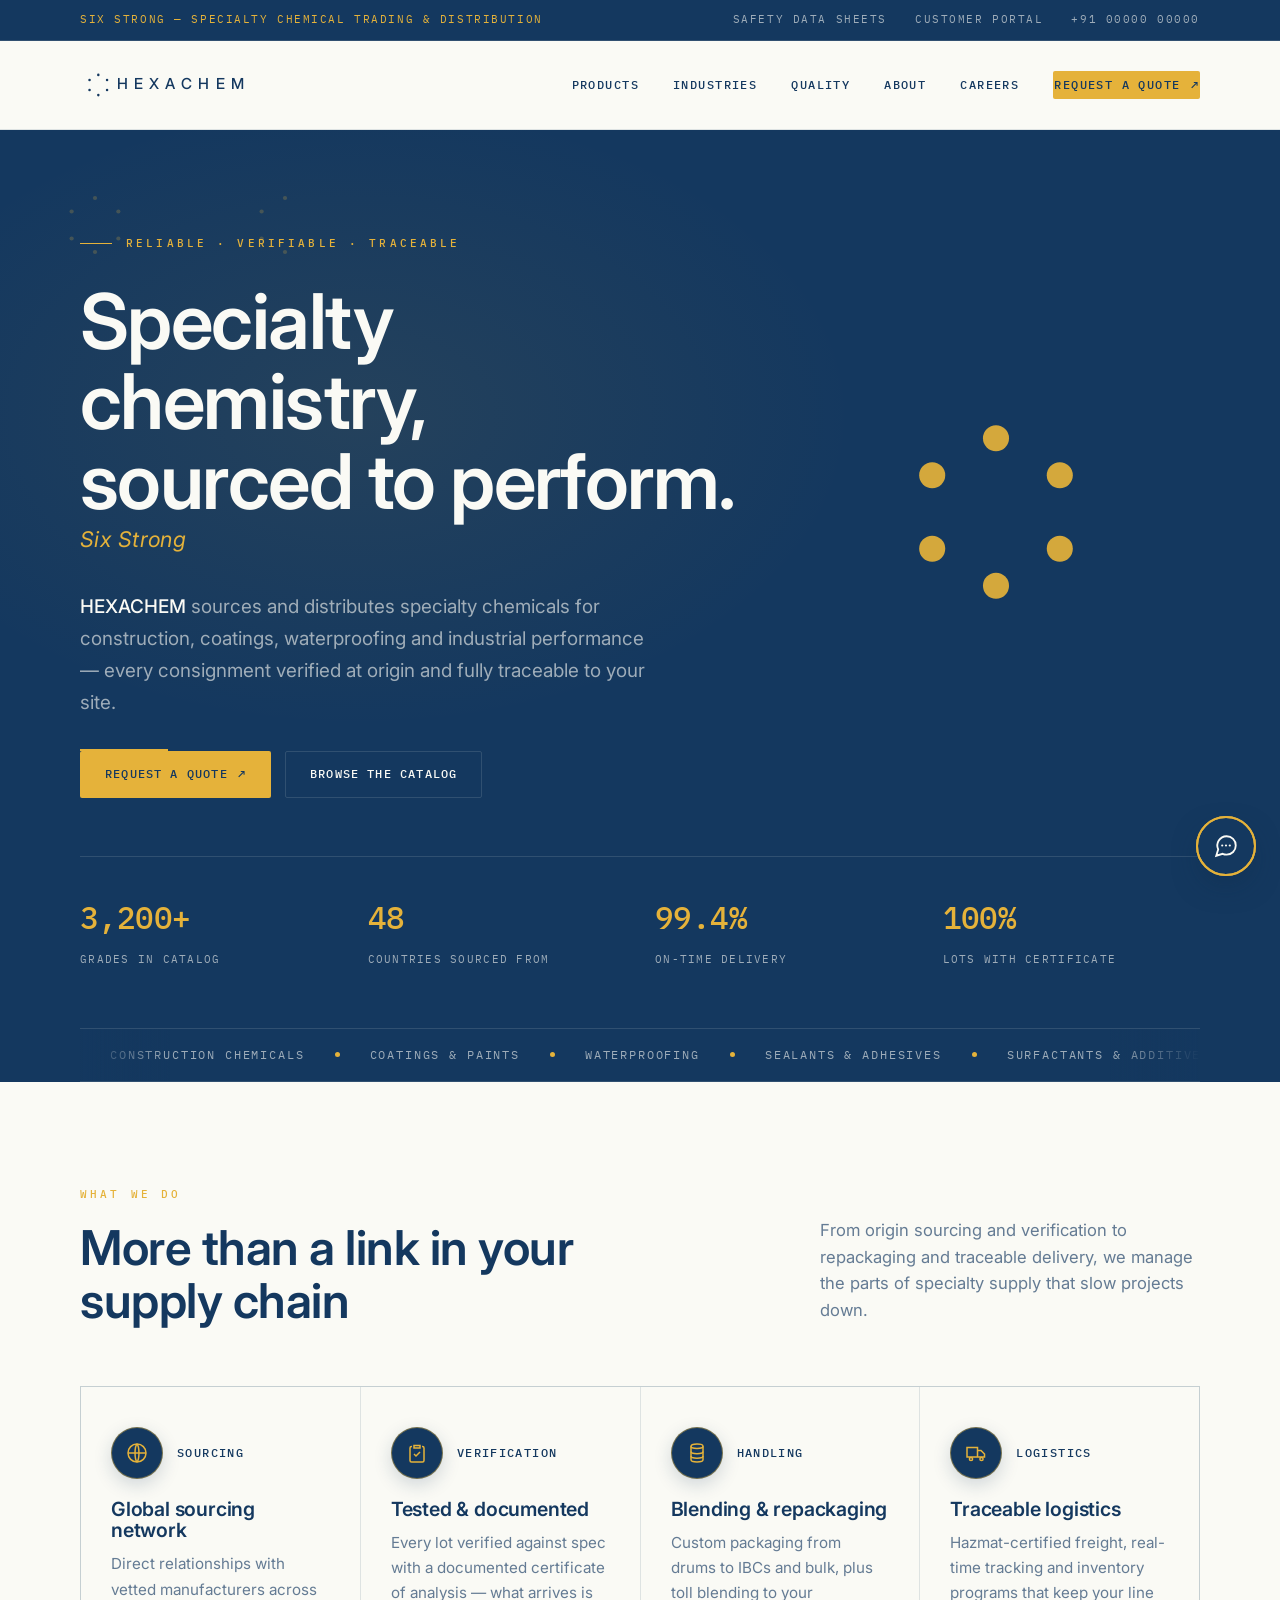
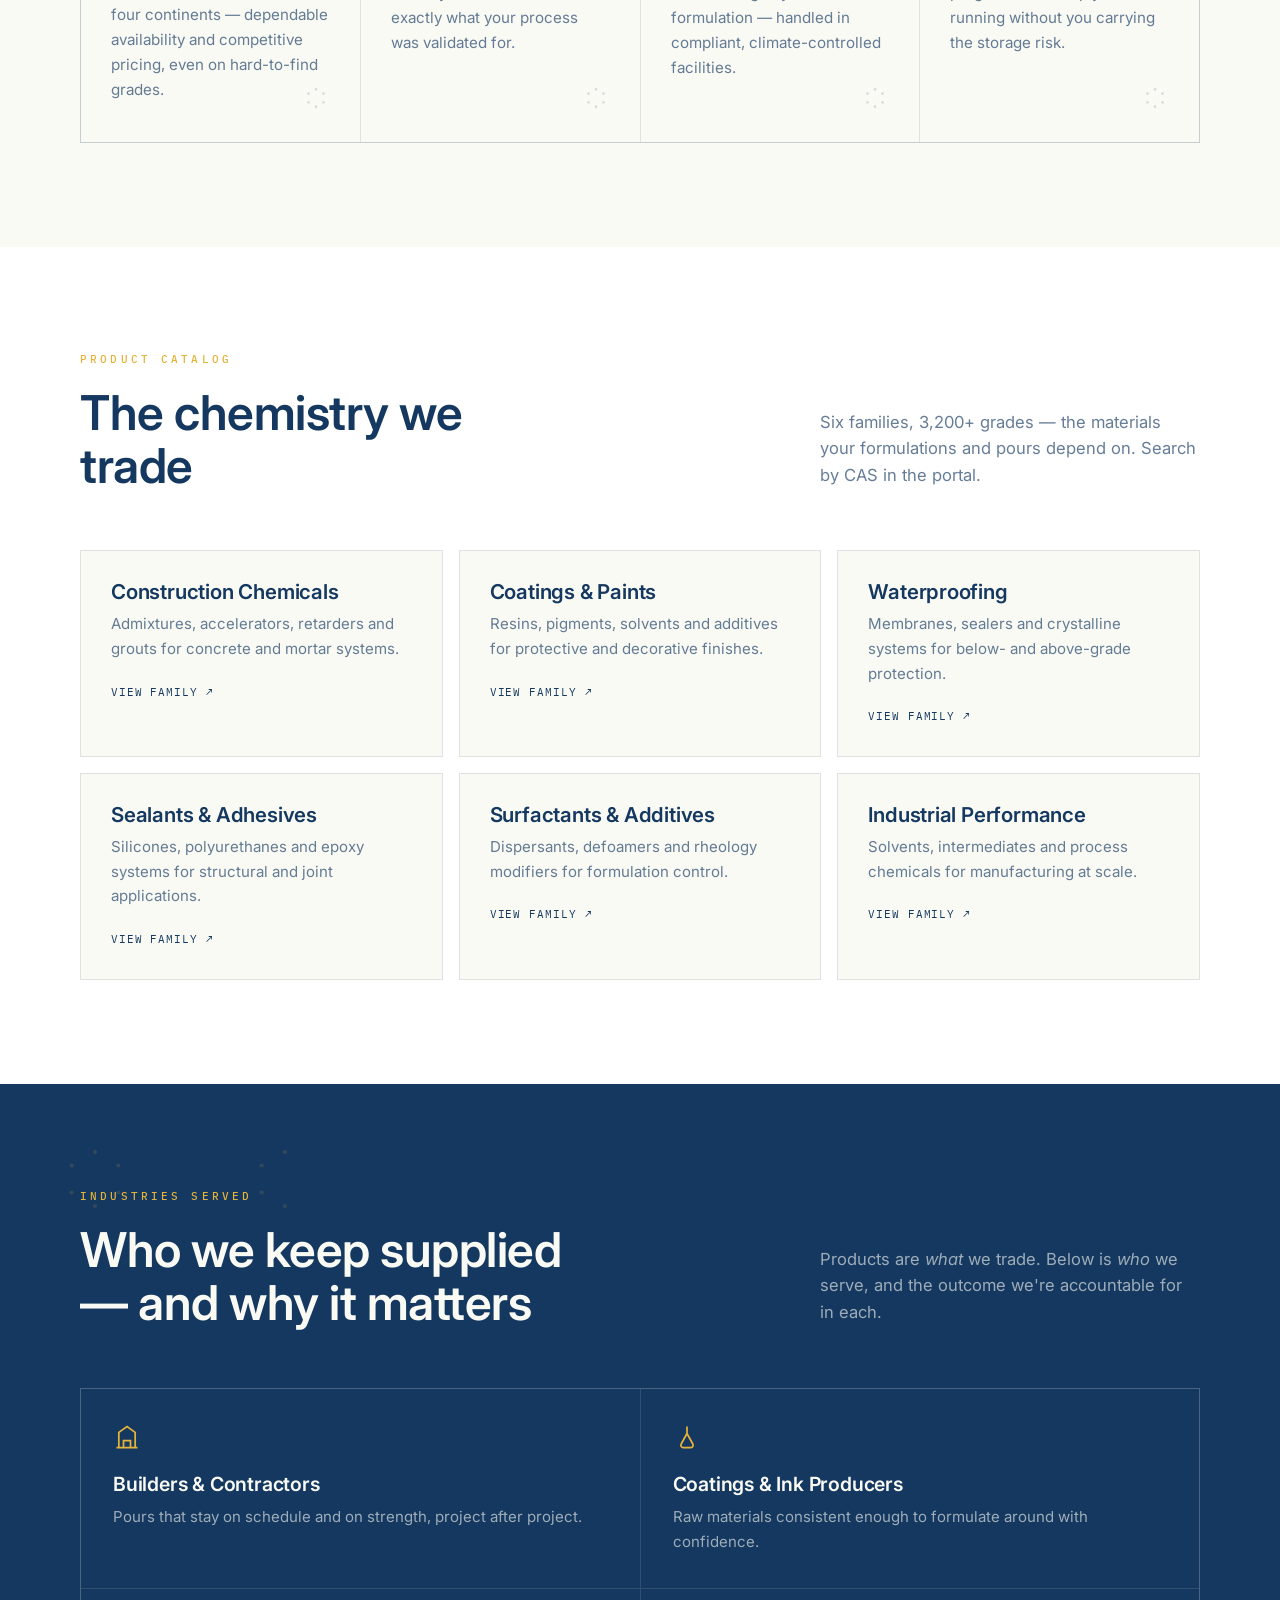
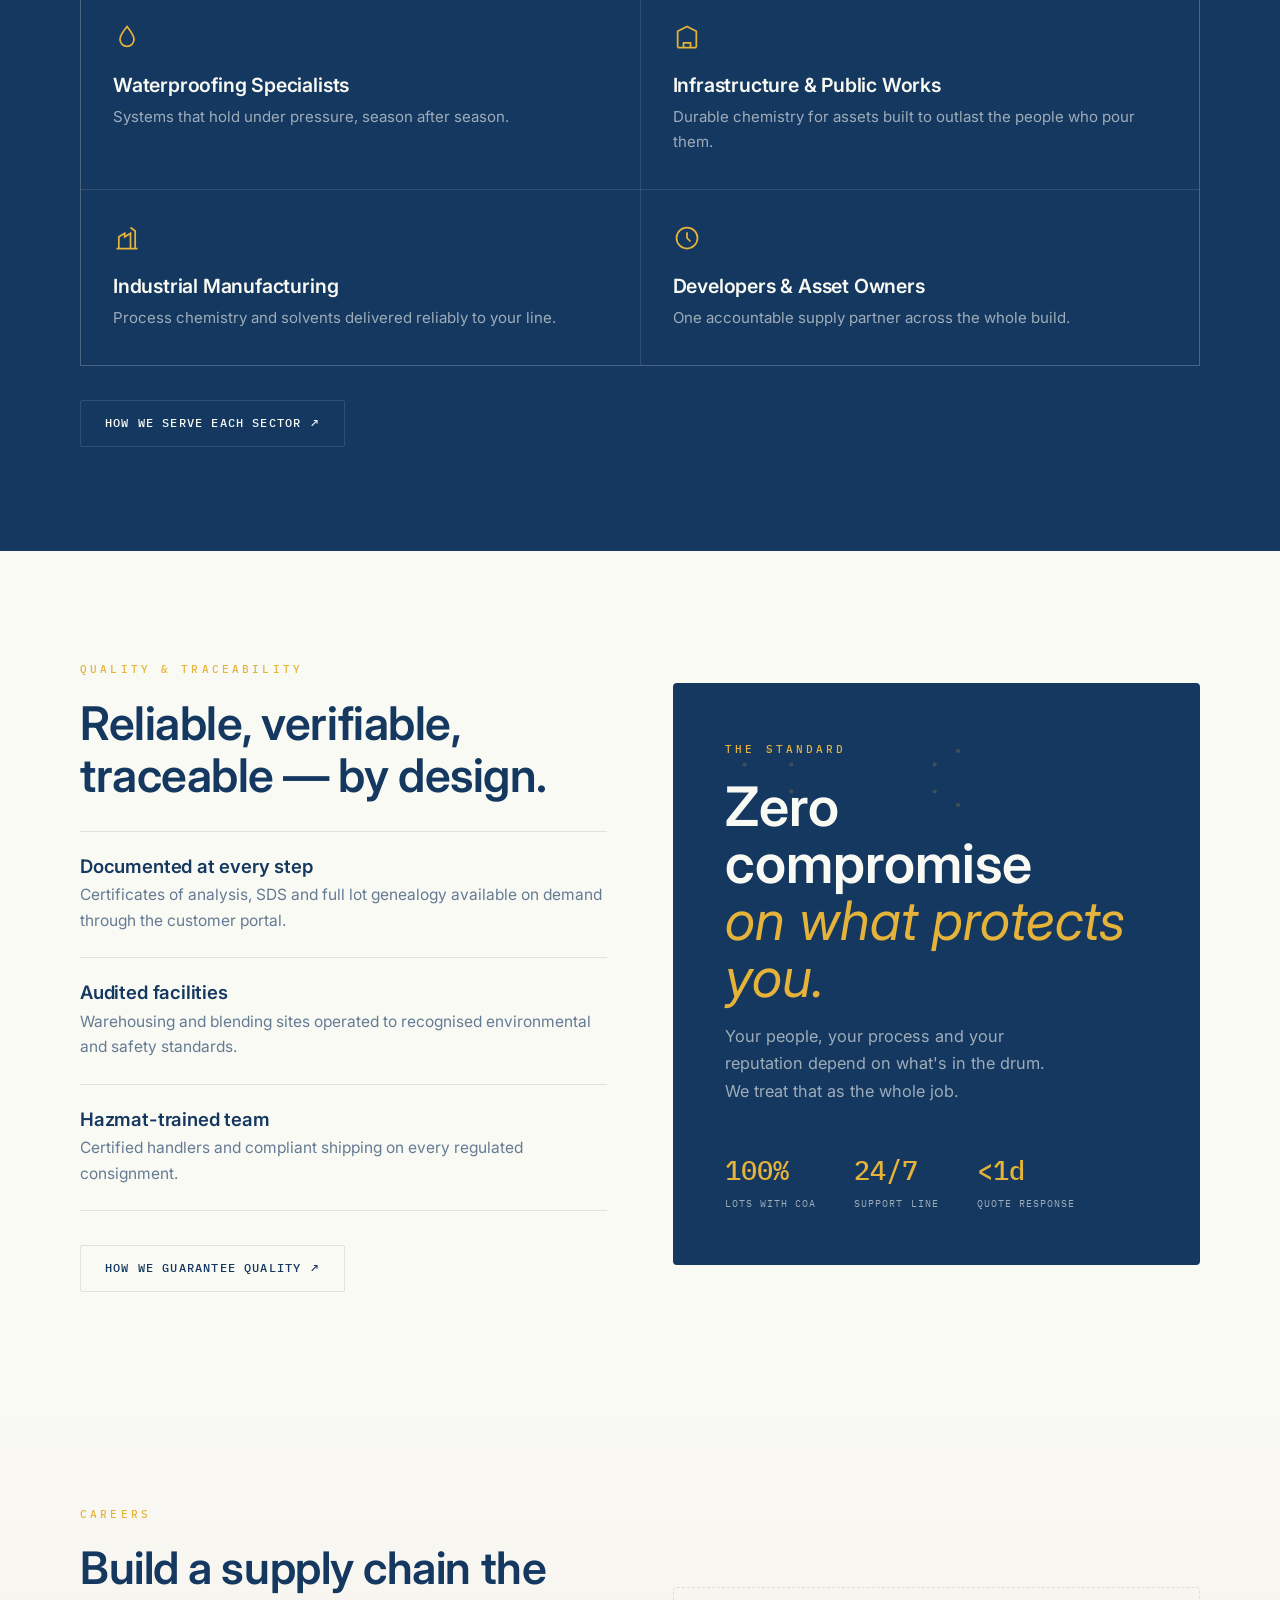
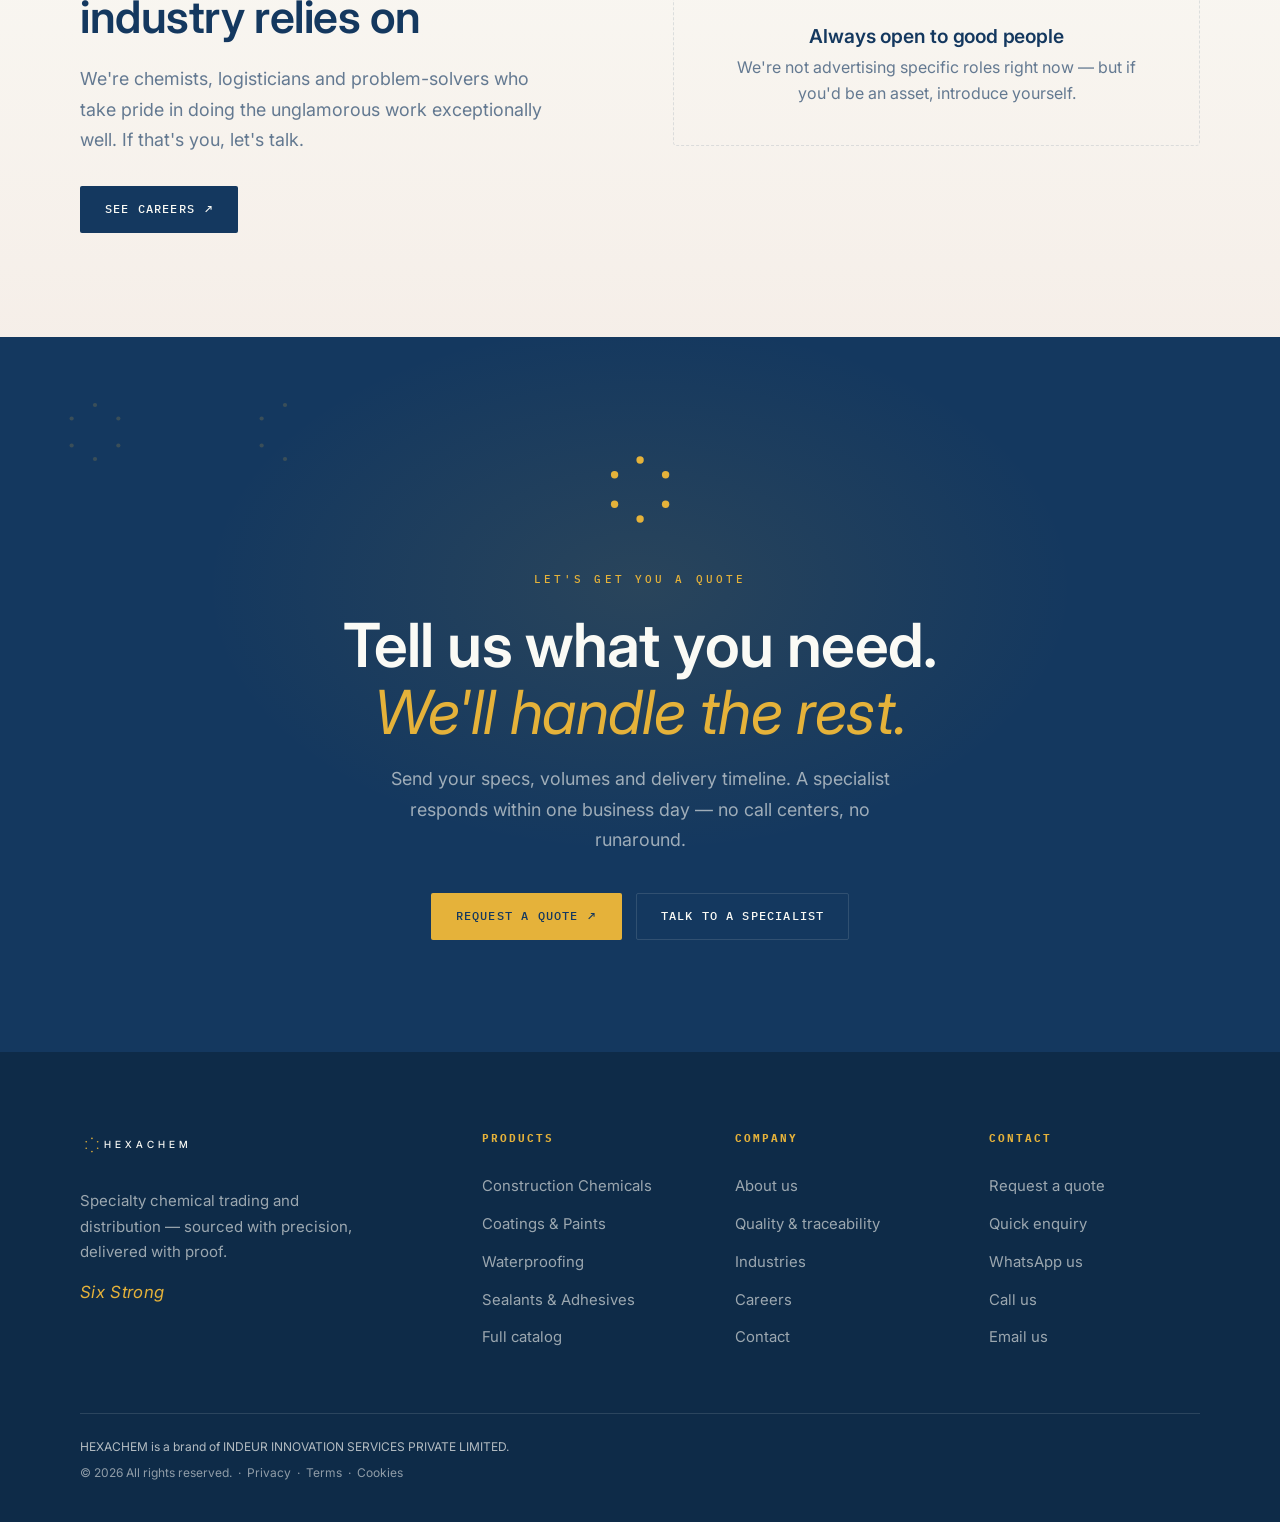
==== commit f2829481: "Add files via upload" ====
--- a/index.html
+++ b/index.html
@@ -120,7 +120,7 @@
   .cap-grid{display:grid;grid-template-columns:repeat(2,1fr);gap:1px;background:var(--line);border:1px solid var(--line)}
   .cap{background:var(--pearl);padding:44px;position:relative;transition:background .3s ease;overflow:hidden}
   .cap:hover{background:var(--pearl-2)}
-  .cap .cnum{font-family:var(--mono);font-size:.72rem;letter-spacing:.12em;color:var(--cobalt)}
+  .cap .cnum{font-family:var(--mono);font-size:.72rem;letter-spacing:.12em;color:var(--navy);font-weight:500}
   .cap h3{font-size:1.45rem;margin:20px 0 12px;font-weight:600}
   .cap p{color:var(--ink-65);font-size:1.02rem;line-height:1.7}
   .cap .const{position:absolute;right:30px;top:38px;width:46px;height:52px;opacity:.16;transition:.4s ease}
@@ -384,10 +384,10 @@
   .cap{padding:40px 30px}
   .cap::before{content:"";position:absolute;left:0;top:0;height:3px;width:100%;background:var(--gold);transform:scaleX(0);transform-origin:left;transition:transform .4s cubic-bezier(.2,.8,.2,1)}
   .cap:hover::before{transform:scaleX(1)}
-  .cap .capi{display:inline-grid;place-items:center;width:48px;height:48px;border:1px solid var(--line);border-radius:50%;color:var(--gold);margin-bottom:22px;transition:.3s ease;background:var(--pearl)}
-  .cap:hover .capi{border-color:var(--gold);background:var(--navy);transform:translateY(-3px)}
-  .cap .capi svg{width:22px;height:22px}
-  .cap .cnum{color:var(--gold)}
+  .cap .capi{display:inline-grid;place-items:center;width:52px;height:52px;border:1.5px solid rgba(229,178,58,.45);border-radius:50%;color:var(--gold);margin-bottom:22px;transition:.3s cubic-bezier(.2,.8,.2,1);background:var(--navy);box-shadow:0 6px 18px rgba(20,56,95,.18)}
+  .cap:hover .capi{border-color:var(--gold);transform:translateY(-4px) scale(1.04);box-shadow:0 10px 26px rgba(20,56,95,.28),0 0 0 4px rgba(229,178,58,.14)}
+  .cap .capi svg{width:24px;height:24px}
+  .cap .cnum{color:var(--navy);font-weight:500}
   .cap h3{font-size:1.22rem;margin:13px 0 10px}
   .cap p{font-size:.95rem;line-height:1.65}
   .cap .const{width:40px;height:40px;top:36px;right:26px}
